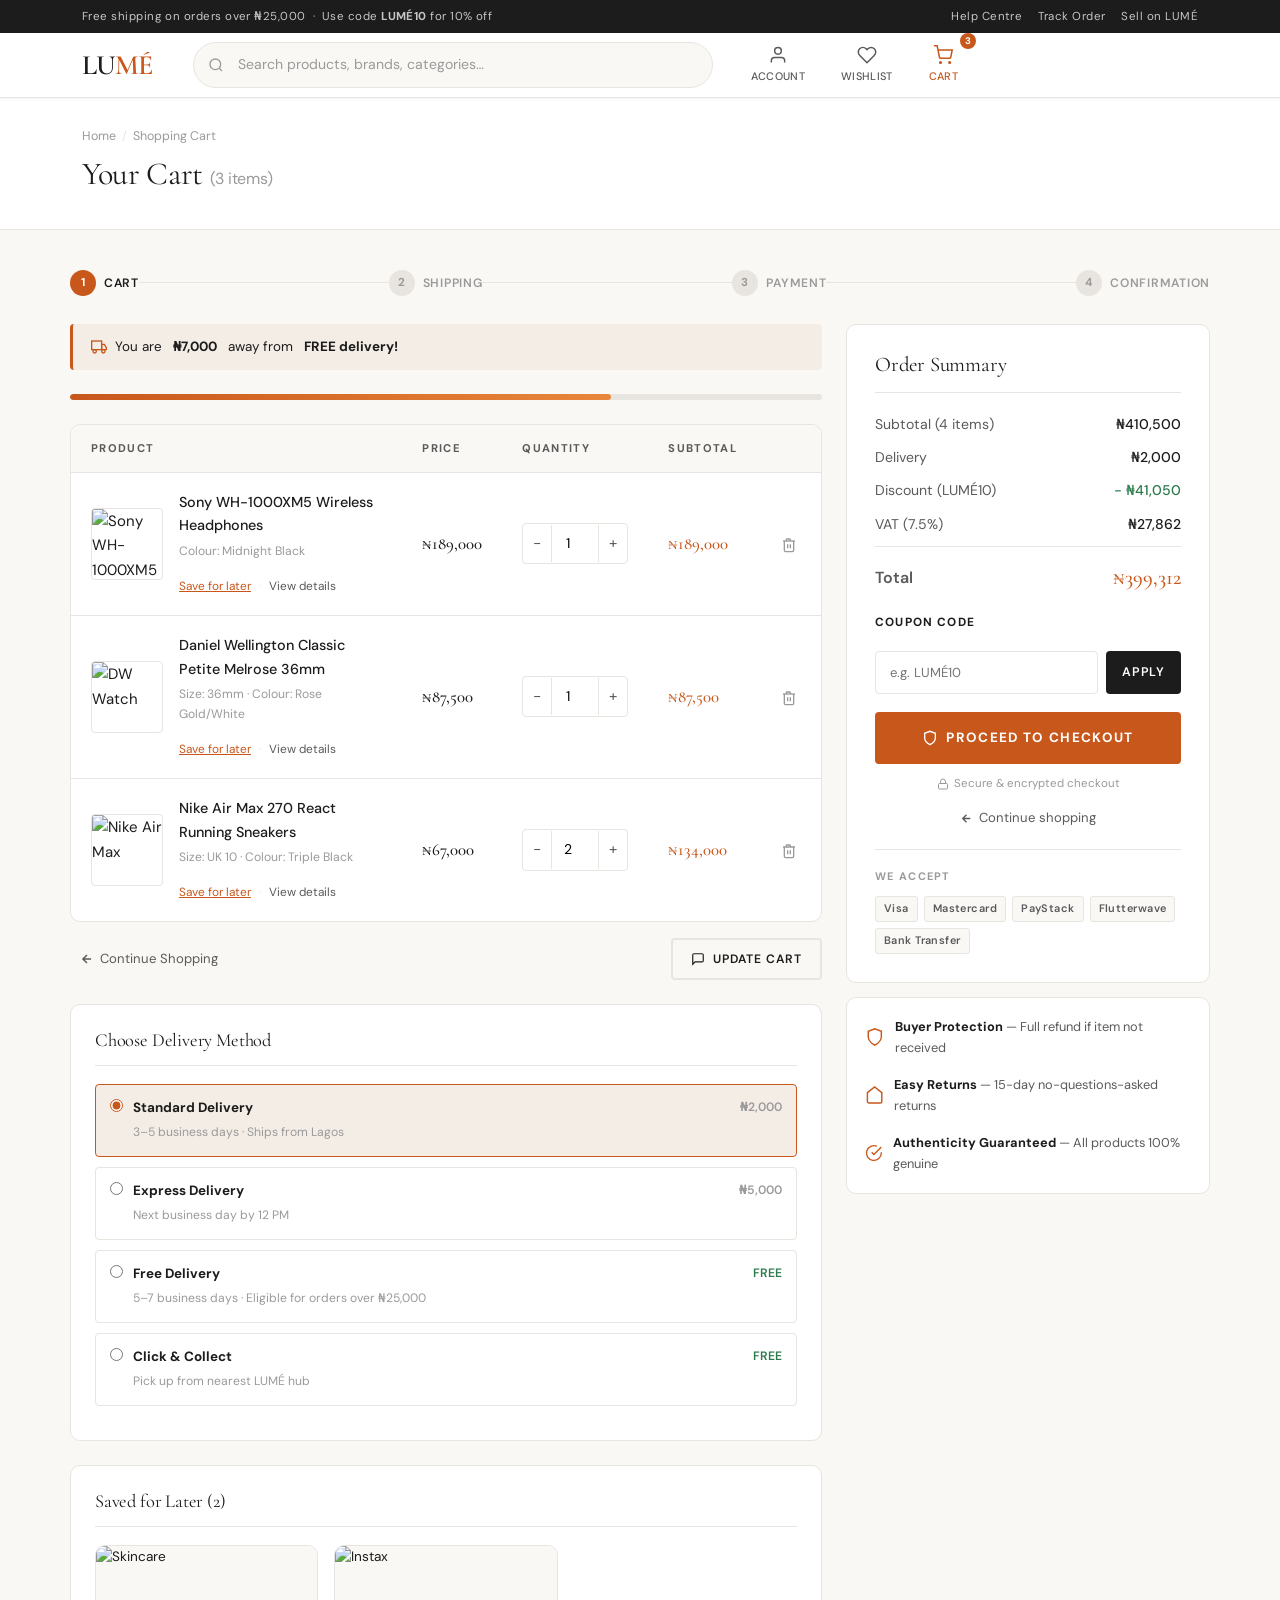
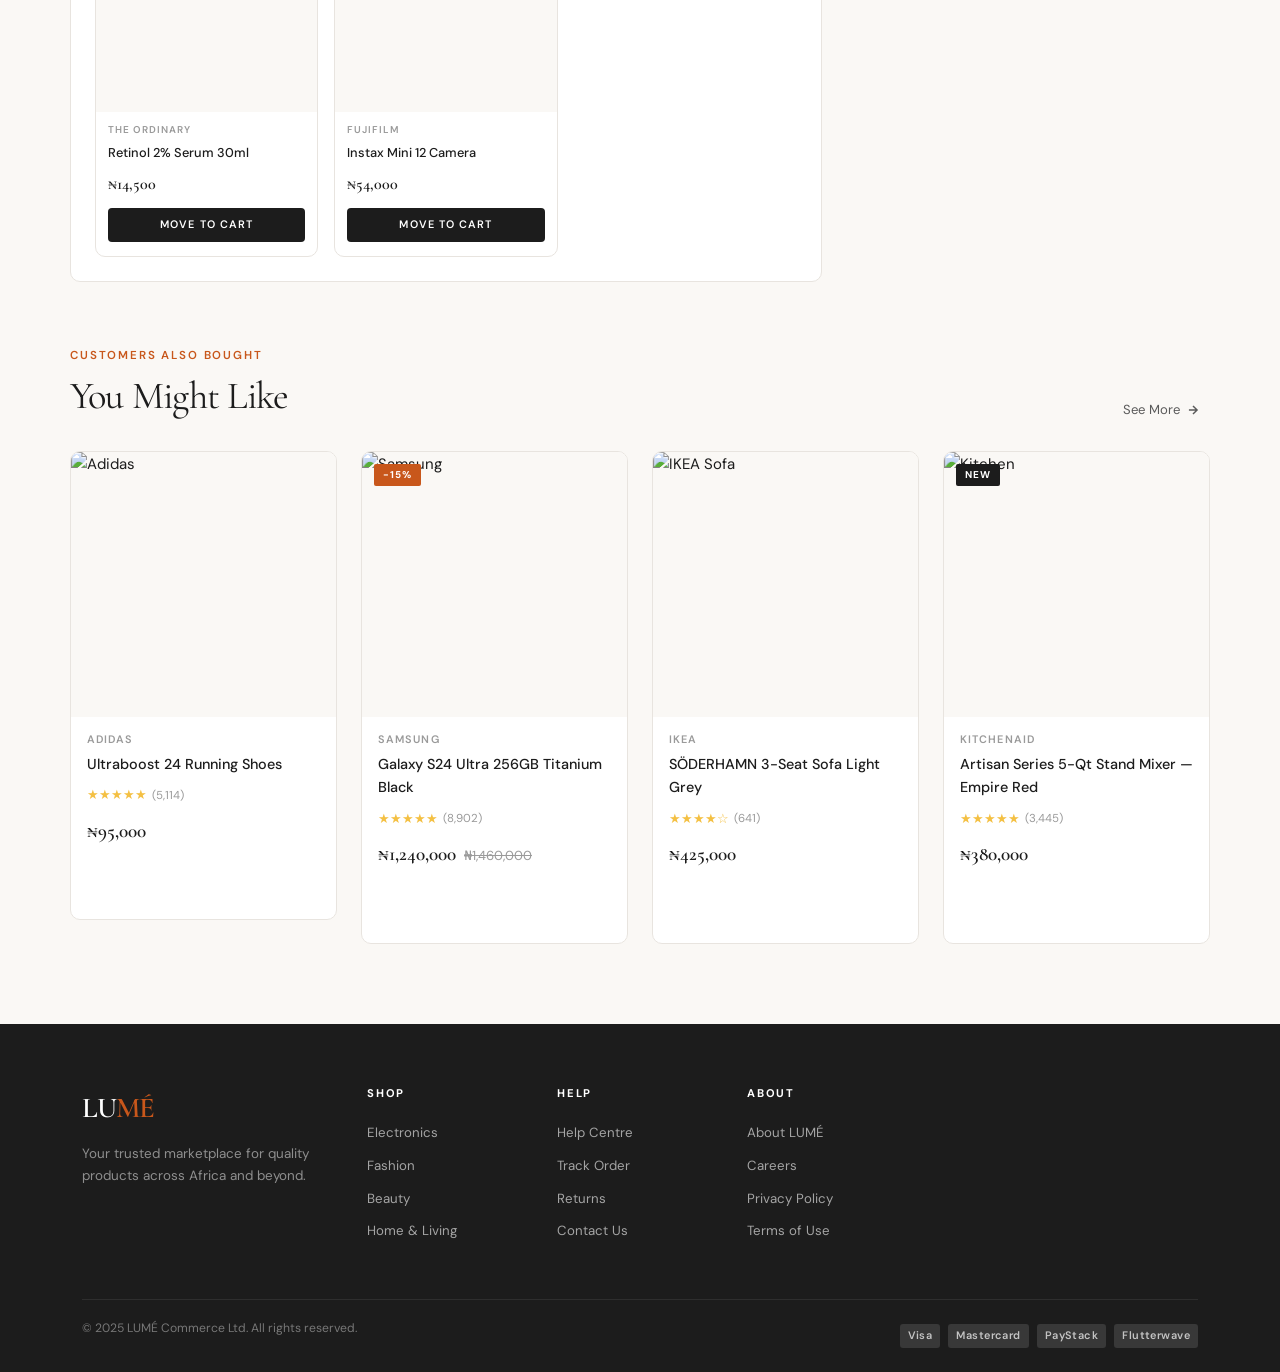
==== cart.html @ bc4f08fe "Initial Commit of Store front" ====
<!DOCTYPE html>
<html lang="en">
<head>
  <meta charset="UTF-8" />
  <meta name="viewport" content="width=device-width, initial-scale=1.0" />
  <title>My Cart — LUMÉ</title>
  <link rel="stylesheet" href="https://cdn.jsdelivr.net/npm/bootstrap@5.3.2/dist/css/bootstrap.min.css" />
  <link rel="stylesheet" href="style.css" />

  <style>
    /* CSS-only coupon applied state */
    #coupon-applied { display: none; }
    #coupon-toggle:focus ~ #coupon-applied,
    #coupon-toggle:valid ~ #coupon-applied { display: flex; }

    /* CSS-only item remove — hide row when checkbox checked */
    .remove-toggle { display: none; }
    .remove-toggle:checked ~ .cart-table tbody .cart-row-1 { display: none; }

    /* Delivery selector */
    .delivery-option { display: flex; align-items: flex-start; gap: 10px; padding: 12px 14px; border: 1.5px solid var(--border); border-radius: var(--radius); cursor: pointer; transition: var(--transition); margin-bottom: 10px; }
    .delivery-option input[type="radio"] { accent-color: var(--accent); margin-top: 2px; flex-shrink: 0; }
    .delivery-option:has(input:checked) { border-color: var(--accent); background: var(--accent-soft); }
    .delivery-option strong { font-size: .84rem; display: block; }
    .delivery-option span { font-size: .76rem; color: var(--muted); }
    .delivery-price { margin-left: auto; font-weight: 600; font-size: .84rem; color: var(--charcoal); flex-shrink: 0; }

    /* Progress bar */
    .shipping-progress { height: 6px; background: var(--border); border-radius: 99px; overflow: hidden; margin: 8px 0; }
    .shipping-progress-fill { height: 100%; background: linear-gradient(to right, var(--accent), #E8863B); border-radius: 99px; width: 72%; }

    /* Step indicator */
    .checkout-steps { display: flex; align-items: center; gap: 0; margin-bottom: 28px; }
    .step { display: flex; align-items: center; gap: 8px; font-size: .76rem; font-weight: 600; letter-spacing: .06em; text-transform: uppercase; }
    .step-num { width: 26px; height: 26px; border-radius: 50%; display: flex; align-items: center; justify-content: center; font-size: .72rem; font-weight: 700; }
    .step.done .step-num { background: var(--success); color: white; }
    .step.active .step-num { background: var(--accent); color: white; }
    .step.pending .step-num { background: var(--border); color: var(--muted); }
    .step.done .step-label { color: var(--success); }
    .step.active .step-label { color: var(--charcoal); }
    .step.pending .step-label { color: var(--muted); }
    .step-line { flex: 1; height: 1px; background: var(--border); min-width: 24px; }
    .step-line.done { background: var(--success); }
  </style>
</head>
<body>

  <!-- ─── TOP BAR ──────────────────────────────── -->
  <div class="top-bar">
    <div class="container">
      <div class="d-flex justify-content-between align-items-center">
        <span>Free shipping on orders over ₦25,000 &nbsp;·&nbsp; Use code <strong>LUMÉ10</strong> for 10% off</span>
        <div class="d-flex gap-3">
          <a href="#">Help Centre</a>
          <a href="#">Track Order</a>
          <a href="#">Sell on LUMÉ</a>
        </div>
      </div>
    </div>
  </div>

  <!-- ─── NAVBAR ───────────────────────────────── -->
  <nav class="navbar">
    <div class="container">
      <div class="navbar-inner w-100">
        <a href="index.html" class="navbar-brand">LU<span>MÉ</span></a>
        <div class="search-wrap">
          <svg class="search-icon" width="16" height="16" viewBox="0 0 24 24" fill="none" stroke="currentColor" stroke-width="2"><circle cx="11" cy="11" r="8"/><path d="m21 21-4.35-4.35"/></svg>
          <input type="search" placeholder="Search products, brands, categories…" />
        </div>
        <div class="nav-actions">
          <a href="#" class="nav-btn">
            <svg width="20" height="20" viewBox="0 0 24 24" fill="none" stroke="currentColor" stroke-width="1.8"><path d="M20 21v-2a4 4 0 0 0-4-4H8a4 4 0 0 0-4 4v2"/><circle cx="12" cy="7" r="4"/></svg>
            <span>Account</span>
          </a>
          <a href="#" class="nav-btn">
            <svg width="20" height="20" viewBox="0 0 24 24" fill="none" stroke="currentColor" stroke-width="1.8"><path d="M20.84 4.61a5.5 5.5 0 0 0-7.78 0L12 5.67l-1.06-1.06a5.5 5.5 0 0 0-7.78 7.78l1.06 1.06L12 21.23l7.78-7.78 1.06-1.06a5.5 5.5 0 0 0 0-7.78z"/></svg>
            <span>Wishlist</span>
          </a>
          <div class="nav-btn-wrap">
            <a href="cart.html" class="nav-btn" style="color:var(--accent)">
              <svg width="20" height="20" viewBox="0 0 24 24" fill="none" stroke="currentColor" stroke-width="1.8"><circle cx="9" cy="21" r="1"/><circle cx="20" cy="21" r="1"/><path d="M1 1h4l2.68 13.39a2 2 0 0 0 2 1.61h9.72a2 2 0 0 0 2-1.61L23 6H6"/></svg>
              <span>Cart</span>
              <span class="badge">3</span>
            </a>
          </div>
        </div>
      </div>
    </div>
  </nav>

  <!-- ─── PAGE HEADER ──────────────────────────── -->
  <div class="page-header">
    <div class="container">
      <div class="breadcrumb-c mb-2">
        <a href="index.html">Home</a>
        <span class="breadcrumb-sep">/</span>
        <span>Shopping Cart</span>
      </div>
      <h1>Your Cart <span style="font-family:var(--font-body);font-size:1rem;font-weight:400;color:var(--muted)">(3 items)</span></h1>
    </div>
  </div>

  <!-- ─── CART CONTENT ─────────────────────────── -->
  <div class="container cart-layout">

    <!-- Checkout steps -->
    <div class="checkout-steps">
      <div class="step active">
        <div class="step-num">1</div>
        <span class="step-label">Cart</span>
      </div>
      <div class="step-line"></div>
      <div class="step pending">
        <div class="step-num">2</div>
        <span class="step-label">Shipping</span>
      </div>
      <div class="step-line"></div>
      <div class="step pending">
        <div class="step-num">3</div>
        <span class="step-label">Payment</span>
      </div>
      <div class="step-line"></div>
      <div class="step pending">
        <div class="step-num">4</div>
        <span class="step-label">Confirmation</span>
      </div>
    </div>

    <div class="row g-4 align-items-start">

      <!-- ── Cart Items ───────────────────────── -->
      <div class="col-lg-8">

        <!-- Shipping progress -->
        <div class="notify-bar mb-4">
          <svg width="16" height="16" viewBox="0 0 24 24" fill="none" stroke="currentColor" stroke-width="2"><rect x="1" y="3" width="15" height="13"/><path d="m16 8 4 0 3 5v3h-7V8z"/><circle cx="5.5" cy="18.5" r="2.5"/><circle cx="18.5" cy="18.5" r="2.5"/></svg>
          You are <strong>&nbsp;₦7,000&nbsp;</strong> away from <strong>&nbsp;FREE delivery!</strong>
        </div>
        <div class="shipping-progress mb-4"><div class="shipping-progress-fill"></div></div>

        <!-- Cart table -->
        <div class="cart-table-wrap">
          <table class="cart-table">
            <thead>
              <tr>
                <th style="width:50%">Product</th>
                <th>Price</th>
                <th>Quantity</th>
                <th>Subtotal</th>
                <th></th>
              </tr>
            </thead>
            <tbody>

              <!-- Item 1 -->
              <tr>
                <td data-label="Product">
                  <div class="cart-product">
                    <div class="cart-product-img">
                      <img src="https://images.unsplash.com/photo-1505740420928-5e560c06d30e?w=160&q=75" alt="Sony WH-1000XM5" />
                    </div>
                    <div>
                      <p class="cart-product-name">Sony WH-1000XM5 Wireless Headphones</p>
                      <p class="cart-product-variant">Colour: Midnight Black</p>
                      <div class="d-flex gap-2 mt-2">
                        <a href="#" style="font-size:.74rem;color:var(--accent);text-decoration:underline">Save for later</a>
                        <span style="color:var(--border);font-size:.74rem">·</span>
                        <a href="product-detail.html" style="font-size:.74rem;color:var(--mid)">View details</a>
                      </div>
                    </div>
                  </div>
                </td>
                <td data-label="Price"><span class="cart-line-price">₦189,000</span></td>
                <td data-label="Quantity">
                  <div class="cart-qty-control">
                    <button class="cart-qty-btn">−</button>
                    <input type="number" value="1" min="1" max="99" />
                    <button class="cart-qty-btn">+</button>
                  </div>
                </td>
                <td data-label="Subtotal"><span class="cart-line-price" style="color:var(--accent)">₦189,000</span></td>
                <td>
                  <button class="cart-remove" title="Remove item">
                    <svg width="16" height="16" viewBox="0 0 24 24" fill="none" stroke="currentColor" stroke-width="2"><polyline points="3 6 5 6 21 6"/><path d="M19 6v14a2 2 0 0 1-2 2H7a2 2 0 0 1-2-2V6m3 0V4a1 1 0 0 1 1-1h4a1 1 0 0 1 1 1v2"/><line x1="10" y1="11" x2="10" y2="17"/><line x1="14" y1="11" x2="14" y2="17"/></svg>
                  </button>
                </td>
              </tr>

              <!-- Item 2 -->
              <tr>
                <td data-label="Product">
                  <div class="cart-product">
                    <div class="cart-product-img">
                      <img src="https://images.unsplash.com/photo-1523275335684-37898b6baf30?w=160&q=75" alt="DW Watch" />
                    </div>
                    <div>
                      <p class="cart-product-name">Daniel Wellington Classic Petite Melrose 36mm</p>
                      <p class="cart-product-variant">Size: 36mm · Colour: Rose Gold/White</p>
                      <div class="d-flex gap-2 mt-2">
                        <a href="#" style="font-size:.74rem;color:var(--accent);text-decoration:underline">Save for later</a>
                        <span style="color:var(--border);font-size:.74rem">·</span>
                        <a href="product-detail.html" style="font-size:.74rem;color:var(--mid)">View details</a>
                      </div>
                    </div>
                  </div>
                </td>
                <td data-label="Price"><span class="cart-line-price">₦87,500</span></td>
                <td data-label="Quantity">
                  <div class="cart-qty-control">
                    <button class="cart-qty-btn">−</button>
                    <input type="number" value="1" min="1" max="99" />
                    <button class="cart-qty-btn">+</button>
                  </div>
                </td>
                <td data-label="Subtotal"><span class="cart-line-price" style="color:var(--accent)">₦87,500</span></td>
                <td>
                  <button class="cart-remove" title="Remove item">
                    <svg width="16" height="16" viewBox="0 0 24 24" fill="none" stroke="currentColor" stroke-width="2"><polyline points="3 6 5 6 21 6"/><path d="M19 6v14a2 2 0 0 1-2 2H7a2 2 0 0 1-2-2V6m3 0V4a1 1 0 0 1 1-1h4a1 1 0 0 1 1 1v2"/><line x1="10" y1="11" x2="10" y2="17"/><line x1="14" y1="11" x2="14" y2="17"/></svg>
                  </button>
                </td>
              </tr>

              <!-- Item 3 -->
              <tr>
                <td data-label="Product">
                  <div class="cart-product">
                    <div class="cart-product-img">
                      <img src="https://images.unsplash.com/photo-1542291026-7eec264c27ff?w=160&q=75" alt="Nike Air Max" />
                    </div>
                    <div>
                      <p class="cart-product-name">Nike Air Max 270 React Running Sneakers</p>
                      <p class="cart-product-variant">Size: UK 10 · Colour: Triple Black</p>
                      <div class="d-flex gap-2 mt-2">
                        <a href="#" style="font-size:.74rem;color:var(--accent);text-decoration:underline">Save for later</a>
                        <span style="color:var(--border);font-size:.74rem">·</span>
                        <a href="product-detail.html" style="font-size:.74rem;color:var(--mid)">View details</a>
                      </div>
                    </div>
                  </div>
                </td>
                <td data-label="Price"><span class="cart-line-price">₦67,000</span></td>
                <td data-label="Quantity">
                  <div class="cart-qty-control">
                    <button class="cart-qty-btn">−</button>
                    <input type="number" value="2" min="1" max="99" />
                    <button class="cart-qty-btn">+</button>
                  </div>
                </td>
                <td data-label="Subtotal"><span class="cart-line-price" style="color:var(--accent)">₦134,000</span></td>
                <td>
                  <button class="cart-remove" title="Remove item">
                    <svg width="16" height="16" viewBox="0 0 24 24" fill="none" stroke="currentColor" stroke-width="2"><polyline points="3 6 5 6 21 6"/><path d="M19 6v14a2 2 0 0 1-2 2H7a2 2 0 0 1-2-2V6m3 0V4a1 1 0 0 1 1-1h4a1 1 0 0 1 1 1v2"/><line x1="10" y1="11" x2="10" y2="17"/><line x1="14" y1="11" x2="14" y2="17"/></svg>
                  </button>
                </td>
              </tr>

            </tbody>
          </table>
        </div>

        <!-- Cart actions -->
        <div class="d-flex justify-content-between align-items-center mt-3 flex-wrap gap-2">
          <a href="products.html" class="btn-ghost">
            <svg width="14" height="14" viewBox="0 0 24 24" fill="none" stroke="currentColor" stroke-width="2.5"><path d="M19 12H5M12 5l-7 7 7 7"/></svg>
            Continue Shopping
          </a>
          <button class="btn-outline-c" style="font-size:.76rem;padding:9px 18px">
            <svg width="14" height="14" viewBox="0 0 24 24" fill="none" stroke="currentColor" stroke-width="2"><path d="M21 15a2 2 0 0 1-2 2H7l-4 4V5a2 2 0 0 1 2-2h14a2 2 0 0 1 2 2z"/></svg>
            Update Cart
          </button>
        </div>

        <!-- Delivery options -->
        <div style="background:var(--white);border:1px solid var(--border);border-radius:var(--radius-lg);padding:24px;margin-top:24px">
          <h3 style="font-family:var(--font-display);font-size:1.15rem;font-weight:400;margin-bottom:18px;padding-bottom:14px;border-bottom:1px solid var(--border)">Choose Delivery Method</h3>

          <label class="delivery-option">
            <input type="radio" name="delivery" checked />
            <div>
              <strong>Standard Delivery</strong>
              <span>3–5 business days · Ships from Lagos</span>
            </div>
            <span class="delivery-price">₦2,000</span>
          </label>

          <label class="delivery-option">
            <input type="radio" name="delivery" />
            <div>
              <strong>Express Delivery</strong>
              <span>Next business day by 12 PM</span>
            </div>
            <span class="delivery-price">₦5,000</span>
          </label>

          <label class="delivery-option">
            <input type="radio" name="delivery" />
            <div>
              <strong>Free Delivery</strong>
              <span>5–7 business days · Eligible for orders over ₦25,000</span>
            </div>
            <span class="delivery-price" style="color:var(--success)">FREE</span>
          </label>

          <label class="delivery-option">
            <input type="radio" name="delivery" />
            <div>
              <strong>Click & Collect</strong>
              <span>Pick up from nearest LUMÉ hub</span>
            </div>
            <span class="delivery-price" style="color:var(--success)">FREE</span>
          </label>
        </div>

        <!-- Saved for later (preview) -->
        <div style="background:var(--white);border:1px solid var(--border);border-radius:var(--radius-lg);padding:24px;margin-top:24px">
          <h3 style="font-family:var(--font-display);font-size:1.15rem;font-weight:400;margin-bottom:18px;padding-bottom:14px;border-bottom:1px solid var(--border)">Saved for Later (2)</h3>
          <div class="row g-3">
            <div class="col-6 col-md-4">
              <div class="product-card" style="font-size:.85rem">
                <div class="product-img-wrap" style="aspect-ratio:4/3">
                  <img src="https://images.unsplash.com/photo-1585386959984-a4155224a1ad?w=320&q=75" alt="Skincare" />
                </div>
                <div class="product-info" style="padding:10px 12px 14px">
                  <p class="product-brand" style="font-size:.62rem">The Ordinary</p>
                  <p class="product-name" style="font-size:.8rem">Retinol 2% Serum 30ml</p>
                  <div class="product-price"><span class="price-current" style="font-size:1rem">₦14,500</span></div>
                  <a href="cart.html" class="product-card-btn" style="font-size:.68rem;padding:8px;margin-top:10px;opacity:1;transform:none">Move to Cart</a>
                </div>
              </div>
            </div>
            <div class="col-6 col-md-4">
              <div class="product-card" style="font-size:.85rem">
                <div class="product-img-wrap" style="aspect-ratio:4/3">
                  <img src="https://images.unsplash.com/photo-1526170375885-4d8ecf77b99f?w=320&q=75" alt="Instax" />
                </div>
                <div class="product-info" style="padding:10px 12px 14px">
                  <p class="product-brand" style="font-size:.62rem">Fujifilm</p>
                  <p class="product-name" style="font-size:.8rem">Instax Mini 12 Camera</p>
                  <div class="product-price"><span class="price-current" style="font-size:1rem">₦54,000</span></div>
                  <a href="cart.html" class="product-card-btn" style="font-size:.68rem;padding:8px;margin-top:10px;opacity:1;transform:none">Move to Cart</a>
                </div>
              </div>
            </div>
          </div>
        </div>
      </div>

      <!-- ── Order Summary ─────────────────────── -->
      <div class="col-lg-4">
        <div class="order-summary">
          <h3>Order Summary</h3>

          <div class="summary-row">
            <span class="label">Subtotal (4 items)</span>
            <span class="value">₦410,500</span>
          </div>
          <div class="summary-row">
            <span class="label">Delivery</span>
            <span class="value">₦2,000</span>
          </div>
          <div class="summary-row">
            <span class="label">Discount (LUMÉ10)</span>
            <span class="value" style="color:var(--success)">− ₦41,050</span>
          </div>
          <div class="summary-row">
            <span class="label">VAT (7.5%)</span>
            <span class="value">₦27,862</span>
          </div>
          <div class="summary-row total">
            <span class="label">Total</span>
            <span class="value">₦399,312</span>
          </div>

          <!-- Coupon -->
          <p style="font-size:.74rem;font-weight:700;letter-spacing:.1em;text-transform:uppercase;color:var(--charcoal);margin-top:18px;margin-bottom:8px">Coupon Code</p>
          <div class="coupon-row">
            <input type="text" id="coupon-toggle" class="coupon-input" placeholder="e.g. LUMÉ10" required minlength="3" />
            <button class="coupon-btn">Apply</button>
          </div>
          <div id="coupon-applied" style="align-items:center;gap:6px;font-size:.8rem;color:var(--success);font-weight:500;margin-bottom:4px">
            <svg width="14" height="14" viewBox="0 0 24 24" fill="none" stroke="currentColor" stroke-width="2.5"><polyline points="20 6 9 17 4 12"/></svg>
            Coupon applied — you saved 10%!
          </div>

          <!-- Checkout button -->
          <button class="checkout-btn">
            <svg width="16" height="16" viewBox="0 0 24 24" fill="none" stroke="currentColor" stroke-width="2"><path d="M12 22s8-4 8-10V5l-8-3-8 3v7c0 6 8 10 8 10z"/></svg>
            Proceed to Checkout
          </button>

          <div class="secure-note">
            <svg width="12" height="12" viewBox="0 0 24 24" fill="none" stroke="currentColor" stroke-width="2"><rect x="3" y="11" width="18" height="11" rx="2" ry="2"/><path d="M7 11V7a5 5 0 0 1 10 0v4"/></svg>
            Secure & encrypted checkout
          </div>

          <a href="products.html" class="continue-shopping">
            <svg width="13" height="13" viewBox="0 0 24 24" fill="none" stroke="currentColor" stroke-width="2.5"><path d="M19 12H5M12 5l-7 7 7 7"/></svg>
            Continue shopping
          </a>

          <!-- Payment methods -->
          <div style="margin-top:20px;padding-top:18px;border-top:1px solid var(--border)">
            <p style="font-size:.68rem;font-weight:700;letter-spacing:.12em;text-transform:uppercase;color:var(--muted);margin-bottom:10px">We accept</p>
            <div class="footer-payments" style="flex-wrap:wrap;gap:6px">
              <span class="payment-badge" style="background:var(--cream);color:var(--mid);border:1px solid var(--border)">Visa</span>
              <span class="payment-badge" style="background:var(--cream);color:var(--mid);border:1px solid var(--border)">Mastercard</span>
              <span class="payment-badge" style="background:var(--cream);color:var(--mid);border:1px solid var(--border)">PayStack</span>
              <span class="payment-badge" style="background:var(--cream);color:var(--mid);border:1px solid var(--border)">Flutterwave</span>
              <span class="payment-badge" style="background:var(--cream);color:var(--mid);border:1px solid var(--border)">Bank Transfer</span>
            </div>
          </div>
        </div>

        <!-- Trust badges -->
        <div style="background:var(--white);border:1px solid var(--border);border-radius:var(--radius-lg);padding:18px;margin-top:14px">
          <div class="d-flex flex-column gap-3">
            <div class="d-flex align-items-center gap-10" style="gap:10px">
              <svg width="20" height="20" viewBox="0 0 24 24" fill="none" stroke="var(--accent)" stroke-width="1.8"><path d="M12 22s8-4 8-10V5l-8-3-8 3v7c0 6 8 10 8 10z"/></svg>
              <span style="font-size:.8rem;color:var(--mid)"><strong style="color:var(--charcoal)">Buyer Protection</strong> — Full refund if item not received</span>
            </div>
            <div class="d-flex align-items-center gap-10" style="gap:10px">
              <svg width="20" height="20" viewBox="0 0 24 24" fill="none" stroke="var(--accent)" stroke-width="1.8"><path d="M3 9l9-7 9 7v11a2 2 0 0 1-2 2H5a2 2 0 0 1-2-2z"/></svg>
              <span style="font-size:.8rem;color:var(--mid)"><strong style="color:var(--charcoal)">Easy Returns</strong> — 15-day no-questions-asked returns</span>
            </div>
            <div class="d-flex align-items-center gap-10" style="gap:10px">
              <svg width="20" height="20" viewBox="0 0 24 24" fill="none" stroke="var(--accent)" stroke-width="1.8"><path d="M22 11.08V12a10 10 0 1 1-5.93-9.14"/><polyline points="22 4 12 14.01 9 11.01"/></svg>
              <span style="font-size:.8rem;color:var(--mid)"><strong style="color:var(--charcoal)">Authenticity Guaranteed</strong> — All products 100% genuine</span>
            </div>
          </div>
        </div>
      </div>

    </div>

    <!-- ─── RECOMMENDED ────────────────────────── -->
    <div style="margin-top:64px">
      <div class="d-flex justify-content-between align-items-end mb-4">
        <div>
          <p class="section-label">Customers also bought</p>
          <h2 class="section-title">You Might Like</h2>
        </div>
        <a href="products.html" class="btn-ghost">
          See More
          <svg width="14" height="14" viewBox="0 0 24 24" fill="none" stroke="currentColor" stroke-width="2.5"><path d="M5 12h14M12 5l7 7-7 7"/></svg>
        </a>
      </div>
      <div class="row g-4">
        <div class="col-6 col-md-3">
          <div class="product-card">
            <div class="product-img-wrap">
              <img src="https://images.unsplash.com/photo-1491553895911-0055eca6402d?w=320&q=75" alt="Adidas" />
              <a href="#" class="wishlist-btn"><svg width="16" height="16" viewBox="0 0 24 24" fill="none" stroke="currentColor" stroke-width="2"><path d="M20.84 4.61a5.5 5.5 0 0 0-7.78 0L12 5.67l-1.06-1.06a5.5 5.5 0 0 0-7.78 7.78l1.06 1.06L12 21.23l7.78-7.78 1.06-1.06a5.5 5.5 0 0 0 0-7.78z"/></svg></a>
            </div>
            <div class="product-info">
              <p class="product-brand">Adidas</p>
              <p class="product-name">Ultraboost 24 Running Shoes</p>
              <div class="product-rating"><div class="stars">★★★★★</div><span class="rating-count">(5,114)</span></div>
              <div class="product-price"><span class="price-current">₦95,000</span></div>
              <a href="product-detail.html" class="product-card-btn">View Product</a>
            </div>
          </div>
        </div>
        <div class="col-6 col-md-3">
          <div class="product-card">
            <div class="product-img-wrap">
              <span class="product-badge badge-sale">-15%</span>
              <img src="https://images.unsplash.com/photo-1484704849700-f032a568e944?w=320&q=75" alt="Samsung" />
              <a href="#" class="wishlist-btn"><svg width="16" height="16" viewBox="0 0 24 24" fill="none" stroke="currentColor" stroke-width="2"><path d="M20.84 4.61a5.5 5.5 0 0 0-7.78 0L12 5.67l-1.06-1.06a5.5 5.5 0 0 0-7.78 7.78l1.06 1.06L12 21.23l7.78-7.78 1.06-1.06a5.5 5.5 0 0 0 0-7.78z"/></svg></a>
            </div>
            <div class="product-info">
              <p class="product-brand">Samsung</p>
              <p class="product-name">Galaxy S24 Ultra 256GB Titanium Black</p>
              <div class="product-rating"><div class="stars">★★★★★</div><span class="rating-count">(8,902)</span></div>
              <div class="product-price"><span class="price-current">₦1,240,000</span><span class="price-old">₦1,460,000</span></div>
              <a href="product-detail.html" class="product-card-btn">View Product</a>
            </div>
          </div>
        </div>
        <div class="col-6 col-md-3">
          <div class="product-card">
            <div class="product-img-wrap">
              <img src="https://images.unsplash.com/photo-1555041469-a586c61ea9bc?w=320&q=75" alt="IKEA Sofa" />
              <a href="#" class="wishlist-btn"><svg width="16" height="16" viewBox="0 0 24 24" fill="none" stroke="currentColor" stroke-width="2"><path d="M20.84 4.61a5.5 5.5 0 0 0-7.78 0L12 5.67l-1.06-1.06a5.5 5.5 0 0 0-7.78 7.78l1.06 1.06L12 21.23l7.78-7.78 1.06-1.06a5.5 5.5 0 0 0 0-7.78z"/></svg></a>
            </div>
            <div class="product-info">
              <p class="product-brand">IKEA</p>
              <p class="product-name">SÖDERHAMN 3-Seat Sofa Light Grey</p>
              <div class="product-rating"><div class="stars">★★★★☆</div><span class="rating-count">(641)</span></div>
              <div class="product-price"><span class="price-current">₦425,000</span></div>
              <a href="product-detail.html" class="product-card-btn">View Product</a>
            </div>
          </div>
        </div>
        <div class="col-6 col-md-3">
          <div class="product-card">
            <div class="product-img-wrap">
              <span class="product-badge badge-new">New</span>
              <img src="https://images.unsplash.com/photo-1556909114-f6e7ad7d3136?w=320&q=75" alt="Kitchen" />
              <a href="#" class="wishlist-btn"><svg width="16" height="16" viewBox="0 0 24 24" fill="none" stroke="currentColor" stroke-width="2"><path d="M20.84 4.61a5.5 5.5 0 0 0-7.78 0L12 5.67l-1.06-1.06a5.5 5.5 0 0 0-7.78 7.78l1.06 1.06L12 21.23l7.78-7.78 1.06-1.06a5.5 5.5 0 0 0 0-7.78z"/></svg></a>
            </div>
            <div class="product-info">
              <p class="product-brand">KitchenAid</p>
              <p class="product-name">Artisan Series 5-Qt Stand Mixer — Empire Red</p>
              <div class="product-rating"><div class="stars">★★★★★</div><span class="rating-count">(3,445)</span></div>
              <div class="product-price"><span class="price-current">₦380,000</span></div>
              <a href="product-detail.html" class="product-card-btn">View Product</a>
            </div>
          </div>
        </div>
      </div>
    </div>
  </div>

  <!-- ─── FOOTER ───────────────────────────────── -->
  <footer class="footer">
    <div class="container">
      <div class="row g-4">
        <div class="col-12 col-md-4 col-lg-3">
          <div class="footer-brand">LU<span>MÉ</span></div>
          <p class="footer-tagline">Your trusted marketplace for quality products across Africa and beyond.</p>
        </div>
        <div class="col-6 col-md-2">
          <p class="footer-heading">Shop</p>
          <ul class="footer-links">
            <li><a href="products.html">Electronics</a></li>
            <li><a href="products.html">Fashion</a></li>
            <li><a href="products.html">Beauty</a></li>
            <li><a href="products.html">Home & Living</a></li>
          </ul>
        </div>
        <div class="col-6 col-md-2">
          <p class="footer-heading">Help</p>
          <ul class="footer-links">
            <li><a href="#">Help Centre</a></li>
            <li><a href="#">Track Order</a></li>
            <li><a href="#">Returns</a></li>
            <li><a href="#">Contact Us</a></li>
          </ul>
        </div>
        <div class="col-6 col-md-2">
          <p class="footer-heading">About</p>
          <ul class="footer-links">
            <li><a href="#">About LUMÉ</a></li>
            <li><a href="#">Careers</a></li>
            <li><a href="#">Privacy Policy</a></li>
            <li><a href="#">Terms of Use</a></li>
          </ul>
        </div>
      </div>
      <div class="footer-bottom">
        <p>&copy; 2025 LUMÉ Commerce Ltd. All rights reserved.</p>
        <div class="footer-payments">
          <span class="payment-badge">Visa</span>
          <span class="payment-badge">Mastercard</span>
          <span class="payment-badge">PayStack</span>
          <span class="payment-badge">Flutterwave</span>
        </div>
      </div>
    </div>
  </footer>

</body>
</html>
---- style.css ----
/* =========================================
   LUMÉ — Elegant E-Commerce Stylesheet
   ========================================= */

@import url('https://fonts.googleapis.com/css2?family=Cormorant+Garamond:wght@300;400;500;600&family=DM+Sans:wght@300;400;500;600&display=swap');

/* ── CSS Variables ─────────────────────── */
:root {
  --cream:       #FAF8F5;
  --white:       #FFFFFF;
  --charcoal:    #1C1C1C;
  --mid:         #5A5A5A;
  --muted:       #9A9A9A;
  --border:      #E8E4DF;
  --accent:      #C8571B;
  --accent-soft: #F4EDE6;
  --accent-dark: #9E3F0E;
  --success:     #2A7A4B;
  --font-display: 'Cormorant Garamond', Georgia, serif;
  --font-body:    'DM Sans', sans-serif;
  --radius:       4px;
  --radius-lg:    10px;
  --shadow-sm:    0 1px 4px rgba(0,0,0,.06);
  --shadow-md:    0 4px 16px rgba(0,0,0,.10);
  --shadow-lg:    0 12px 40px rgba(0,0,0,.14);
  --transition:   all .25s ease;
}

/* ── Reset & Base ──────────────────────── */
*, *::before, *::after { box-sizing: border-box; margin: 0; padding: 0; }
html { scroll-behavior: smooth; }

body {
  font-family: var(--font-body);
  background: var(--cream);
  color: var(--charcoal);
  font-size: 15px;
  line-height: 1.65;
  -webkit-font-smoothing: antialiased;
}

a { color: inherit; text-decoration: none; transition: var(--transition); }
a:hover { color: var(--accent); }
img { display: block; max-width: 100%; }
ul { list-style: none; padding: 0; margin: 0; }
h1, h2, h3, h4, h5 {
  font-family: var(--font-display);
  font-weight: 500;
  line-height: 1.2;
  letter-spacing: -.01em;
}

/* ── Utility ──────────────────────────── */
.text-accent   { color: var(--accent); }
.text-muted-c  { color: var(--muted); }
.text-mid      { color: var(--mid); }
.bg-cream      { background: var(--cream); }
.bg-white      { background: var(--white); }
.section-pad   { padding: 72px 0; }
.section-pad-sm{ padding: 48px 0; }
.divider       { border: none; border-top: 1px solid var(--border); margin: 0; }

.section-title {
  font-family: var(--font-display);
  font-size: clamp(1.8rem, 3vw, 2.4rem);
  font-weight: 400;
  letter-spacing: -.02em;
  color: var(--charcoal);
}
.section-label {
  font-size: .72rem;
  font-weight: 600;
  letter-spacing: .16em;
  text-transform: uppercase;
  color: var(--accent);
  margin-bottom: 8px;
}

/* ── Scrollbar ────────────────────────── */
::-webkit-scrollbar { width: 5px; }
::-webkit-scrollbar-track { background: var(--cream); }
::-webkit-scrollbar-thumb { background: var(--border); border-radius: 99px; }

/* =============================================
   TOP BAR
   ============================================= */
.top-bar {
  background: var(--charcoal);
  color: rgba(255,255,255,.75);
  font-size: .72rem;
  letter-spacing: .04em;
  padding: 7px 0;
}
.top-bar a { color: rgba(255,255,255,.75); }
.top-bar a:hover { color: #fff; }

/* =============================================
   NAVBAR
   ============================================= */
.navbar {
  background: var(--white) !important;
  border-bottom: 1px solid var(--border);
  padding: 0 !important;
  position: sticky;
  top: 0;
  z-index: 1000;
  box-shadow: var(--shadow-sm);
}
.navbar-inner {
  height: 64px;
  display: flex;
  align-items: center;
  gap: 24px;
}
.navbar-brand {
  font-family: var(--font-display);
  font-size: 1.75rem;
  font-weight: 600;
  color: var(--charcoal) !important;
  letter-spacing: -.03em;
  flex-shrink: 0;
}
.navbar-brand span { color: var(--accent); }

/* Search bar */
.search-wrap {
  flex: 1;
  max-width: 520px;
  position: relative;
}
.search-wrap input {
  width: 100%;
  padding: 10px 16px 10px 44px;
  border: 1.5px solid var(--border);
  border-radius: 99px;
  background: var(--cream);
  font-family: var(--font-body);
  font-size: .88rem;
  color: var(--charcoal);
  outline: none;
  transition: var(--transition);
}
.search-wrap input:focus {
  border-color: var(--accent);
  background: var(--white);
  box-shadow: 0 0 0 3px rgba(200,87,27,.1);
}
.search-wrap input::placeholder { color: var(--muted); }
.search-icon {
  position: absolute;
  left: 15px;
  top: 50%;
  transform: translateY(-50%);
  color: var(--muted);
  pointer-events: none;
}

/* Nav actions */
.nav-actions { display: flex; align-items: center; gap: 8px; flex-shrink: 0; }
.nav-btn {
  display: flex;
  flex-direction: column;
  align-items: center;
  gap: 2px;
  padding: 8px 14px;
  border-radius: var(--radius);
  color: var(--mid);
  font-size: .68rem;
  font-weight: 500;
  letter-spacing: .03em;
  text-transform: uppercase;
  white-space: nowrap;
  transition: var(--transition);
}
.nav-btn:hover { background: var(--accent-soft); color: var(--accent); }
.nav-btn svg { margin-bottom: 1px; }
.nav-btn .badge {
  position: absolute;
  top: -4px;
  right: -4px;
  background: var(--accent);
  color: white;
  font-size: .6rem;
  width: 16px;
  height: 16px;
  border-radius: 50%;
  display: flex;
  align-items: center;
  justify-content: center;
  font-weight: 700;
}
.nav-btn-wrap { position: relative; }

/* Nav menu */
.nav-menu {
  background: var(--cream);
  border-bottom: 1px solid var(--border);
}
.nav-menu ul {
  display: flex;
  align-items: center;
  gap: 2px;
  padding: 0;
  height: 40px;
}
.nav-menu ul li a {
  font-size: .8rem;
  font-weight: 500;
  letter-spacing: .04em;
  text-transform: uppercase;
  padding: 0 14px;
  height: 40px;
  display: flex;
  align-items: center;
  color: var(--mid);
  border-bottom: 2px solid transparent;
  transition: var(--transition);
}
.nav-menu ul li a:hover,
.nav-menu ul li a.active {
  color: var(--accent);
  border-bottom-color: var(--accent);
}

/* =============================================
   HERO
   ============================================= */
.hero {
  position: relative;
  height: clamp(440px, 58vh, 640px);
  overflow: hidden;
}
.hero-img {
  position: absolute;
  inset: 0;
  background-size: cover;
  background-position: center;
  transition: transform 6s ease;
}
.hero:hover .hero-img { transform: scale(1.03); }
.hero-overlay {
  position: absolute;
  inset: 0;
  background: linear-gradient(to right, rgba(20,15,10,.72) 0%, rgba(20,15,10,.2) 60%, transparent 100%);
}
.hero-content {
  position: relative;
  z-index: 2;
  height: 100%;
  display: flex;
  align-items: center;
}
.hero-badge {
  display: inline-block;
  background: var(--accent);
  color: white;
  font-size: .68rem;
  font-weight: 600;
  letter-spacing: .14em;
  text-transform: uppercase;
  padding: 5px 12px;
  border-radius: 2px;
  margin-bottom: 16px;
}
.hero h1 {
  font-family: var(--font-display);
  font-size: clamp(2.4rem, 5vw, 4rem);
  font-weight: 400;
  color: white;
  line-height: 1.1;
  margin-bottom: 14px;
}
.hero p {
  color: rgba(255,255,255,.82);
  font-size: 1.02rem;
  font-weight: 300;
  margin-bottom: 28px;
  max-width: 380px;
}
.hero-dots {
  position: absolute;
  bottom: 24px;
  left: 50%;
  transform: translateX(-50%);
  display: flex;
  gap: 8px;
  z-index: 2;
}
.hero-dots span {
  width: 24px;
  height: 3px;
  border-radius: 2px;
  background: rgba(255,255,255,.4);
}
.hero-dots span.active { background: white; width: 36px; }

/* =============================================
   BUTTONS
   ============================================= */
.btn-primary-c {
  display: inline-flex;
  align-items: center;
  gap: 8px;
  background: var(--accent);
  color: white;
  font-family: var(--font-body);
  font-size: .82rem;
  font-weight: 600;
  letter-spacing: .08em;
  text-transform: uppercase;
  padding: 13px 28px;
  border-radius: var(--radius);
  border: 2px solid var(--accent);
  cursor: pointer;
  transition: var(--transition);
}
.btn-primary-c:hover {
  background: var(--accent-dark);
  border-color: var(--accent-dark);
  color: white;
  transform: translateY(-1px);
  box-shadow: 0 6px 20px rgba(200,87,27,.35);
}
.btn-outline-c {
  display: inline-flex;
  align-items: center;
  gap: 8px;
  background: transparent;
  color: var(--charcoal);
  font-family: var(--font-body);
  font-size: .82rem;
  font-weight: 600;
  letter-spacing: .08em;
  text-transform: uppercase;
  padding: 11px 24px;
  border-radius: var(--radius);
  border: 2px solid var(--border);
  cursor: pointer;
  transition: var(--transition);
}
.btn-outline-c:hover {
  border-color: var(--charcoal);
  color: var(--charcoal);
}
.btn-ghost {
  background: none;
  border: none;
  color: var(--mid);
  font-size: .82rem;
  cursor: pointer;
  display: flex;
  align-items: center;
  gap: 6px;
  padding: 6px 10px;
  border-radius: var(--radius);
  transition: var(--transition);
}
.btn-ghost:hover { background: var(--accent-soft); color: var(--accent); }

/* =============================================
   CATEGORIES
   ============================================= */
.categories-strip { padding: 48px 0; }
.cat-card {
  display: flex;
  flex-direction: column;
  align-items: center;
  gap: 10px;
  text-decoration: none;
  transition: var(--transition);
}
.cat-card:hover { transform: translateY(-4px); }
.cat-img-wrap {
  width: 80px;
  height: 80px;
  border-radius: 50%;
  overflow: hidden;
  border: 2px solid var(--border);
  transition: var(--transition);
}
.cat-card:hover .cat-img-wrap {
  border-color: var(--accent);
  box-shadow: 0 0 0 4px var(--accent-soft);
}
.cat-img-wrap img {
  width: 100%;
  height: 100%;
  object-fit: cover;
}
.cat-name {
  font-size: .74rem;
  font-weight: 600;
  letter-spacing: .06em;
  text-transform: uppercase;
  color: var(--mid);
  text-align: center;
}
.cat-card:hover .cat-name { color: var(--accent); }

/* =============================================
   PRODUCT CARDS
   ============================================= */
.product-card {
  background: var(--white);
  border-radius: var(--radius-lg);
  overflow: hidden;
  border: 1px solid var(--border);
  transition: var(--transition);
  position: relative;
  display: flex;
  flex-direction: column;
}
.product-card:hover {
  border-color: transparent;
  box-shadow: var(--shadow-lg);
  transform: translateY(-4px);
}
.product-img-wrap {
  aspect-ratio: 1 / 1;
  overflow: hidden;
  position: relative;
  background: var(--cream);
}
.product-img-wrap img {
  width: 100%;
  height: 100%;
  object-fit: cover;
  transition: transform .5s ease;
}
.product-card:hover .product-img-wrap img { transform: scale(1.06); }

/* Badges on card */
.product-badge {
  position: absolute;
  top: 12px;
  left: 12px;
  font-size: .62rem;
  font-weight: 700;
  letter-spacing: .1em;
  text-transform: uppercase;
  padding: 3px 9px;
  border-radius: 2px;
  z-index: 1;
}
.badge-sale { background: var(--accent); color: white; }
.badge-new  { background: var(--charcoal); color: white; }
.badge-hot  { background: #D4A017; color: white; }

/* Wishlist on card */
.wishlist-btn {
  position: absolute;
  top: 10px;
  right: 10px;
  width: 34px;
  height: 34px;
  background: white;
  border-radius: 50%;
  display: flex;
  align-items: center;
  justify-content: center;
  box-shadow: var(--shadow-sm);
  z-index: 1;
  color: var(--muted);
  transition: var(--transition);
  opacity: 0;
}
.product-card:hover .wishlist-btn { opacity: 1; }
.wishlist-btn:hover { color: var(--accent); transform: scale(1.1); }

.product-info { padding: 14px 16px 18px; flex: 1; display: flex; flex-direction: column; }
.product-brand {
  font-size: .68rem;
  font-weight: 600;
  letter-spacing: .1em;
  text-transform: uppercase;
  color: var(--muted);
  margin-bottom: 4px;
}
.product-name {
  font-size: .9rem;
  font-weight: 500;
  color: var(--charcoal);
  margin-bottom: 8px;
  flex: 1;
  display: -webkit-box;
  -webkit-line-clamp: 2;
  -webkit-box-orient: vertical;
  overflow: hidden;
}
.product-rating { display: flex; align-items: center; gap: 5px; margin-bottom: 10px; }
.stars { display: flex; gap: 2px; color: #F4C043; font-size: .8rem; }
.rating-count { font-size: .72rem; color: var(--muted); }
.product-price { display: flex; align-items: baseline; gap: 8px; }
.price-current {
  font-family: var(--font-display);
  font-size: 1.2rem;
  font-weight: 600;
  color: var(--charcoal);
}
.price-old {
  font-size: .82rem;
  color: var(--muted);
  text-decoration: line-through;
}
.price-discount {
  font-size: .7rem;
  font-weight: 700;
  color: var(--accent);
  background: var(--accent-soft);
  padding: 1px 6px;
  border-radius: 2px;
}
.product-card-btn {
  display: block;
  text-align: center;
  background: var(--charcoal);
  color: white;
  font-size: .74rem;
  font-weight: 600;
  letter-spacing: .1em;
  text-transform: uppercase;
  padding: 10px;
  border-radius: var(--radius);
  margin-top: 14px;
  transition: var(--transition);
  transform: translateY(8px);
  opacity: 0;
}
.product-card:hover .product-card-btn {
  transform: translateY(0);
  opacity: 1;
}
.product-card-btn:hover { background: var(--accent); color: white; }

/* =============================================
   BANNER STRIP
   ============================================= */
.promo-banner {
  border-radius: var(--radius-lg);
  overflow: hidden;
  position: relative;
  height: 220px;
}
.promo-banner img {
  width: 100%;
  height: 100%;
  object-fit: cover;
}
.promo-overlay {
  position: absolute;
  inset: 0;
  background: linear-gradient(to right, rgba(10,10,10,.75), transparent);
  display: flex;
  align-items: center;
  padding: 0 40px;
}
.promo-text h3 {
  font-family: var(--font-display);
  font-size: 1.6rem;
  color: white;
  font-weight: 400;
  margin-bottom: 6px;
}
.promo-text p { color: rgba(255,255,255,.75); font-size: .88rem; margin-bottom: 14px; }

/* =============================================
   DEAL TIMER
   ============================================= */
.deal-timer {
  display: flex;
  align-items: center;
  gap: 12px;
}
.deal-timer-label {
  font-size: .72rem;
  font-weight: 600;
  letter-spacing: .1em;
  text-transform: uppercase;
  color: var(--mid);
}
.timer-box {
  display: flex;
  gap: 6px;
}
.timer-unit {
  background: var(--charcoal);
  color: white;
  font-family: var(--font-display);
  font-size: 1.1rem;
  font-weight: 500;
  width: 44px;
  height: 40px;
  display: flex;
  align-items: center;
  justify-content: center;
  border-radius: var(--radius);
  position: relative;
}
.timer-unit::after {
  content: attr(data-label);
  position: absolute;
  bottom: -14px;
  left: 50%;
  transform: translateX(-50%);
  font-size: .56rem;
  font-family: var(--font-body);
  letter-spacing: .08em;
  text-transform: uppercase;
  color: var(--muted);
  white-space: nowrap;
}
.timer-colon {
  font-size: 1rem;
  font-weight: 600;
  color: var(--mid);
  align-self: center;
}

/* =============================================
   FEATURES STRIP
   ============================================= */
.features-strip {
  background: var(--white);
  border-top: 1px solid var(--border);
  border-bottom: 1px solid var(--border);
  padding: 32px 0;
}
.feature-item {
  display: flex;
  align-items: center;
  gap: 14px;
  padding: 0 24px;
  border-right: 1px solid var(--border);
}
.feature-item:last-child { border-right: none; }
.feature-icon {
  width: 40px;
  height: 40px;
  background: var(--accent-soft);
  border-radius: 50%;
  display: flex;
  align-items: center;
  justify-content: center;
  color: var(--accent);
  flex-shrink: 0;
}
.feature-text strong {
  display: block;
  font-size: .82rem;
  font-weight: 600;
  color: var(--charcoal);
  margin-bottom: 1px;
}
.feature-text span { font-size: .74rem; color: var(--muted); }

/* =============================================
   PRODUCT LISTING PAGE
   ============================================= */
.page-header {
  background: var(--white);
  border-bottom: 1px solid var(--border);
  padding: 28px 0;
}
.page-header h1 {
  font-family: var(--font-display);
  font-size: clamp(1.5rem, 3vw, 2rem);
  font-weight: 400;
}
.breadcrumb-c { display: flex; align-items: center; gap: 6px; font-size: .78rem; color: var(--muted); }
.breadcrumb-c a { color: var(--muted); }
.breadcrumb-c a:hover { color: var(--accent); }
.breadcrumb-sep { color: var(--border); }

/* Sidebar */
.filter-sidebar {
  background: var(--white);
  border: 1px solid var(--border);
  border-radius: var(--radius-lg);
  padding: 24px;
}
.filter-section { margin-bottom: 28px; }
.filter-section:last-child { margin-bottom: 0; }
.filter-title {
  font-size: .74rem;
  font-weight: 700;
  letter-spacing: .12em;
  text-transform: uppercase;
  color: var(--charcoal);
  margin-bottom: 14px;
  padding-bottom: 10px;
  border-bottom: 1px solid var(--border);
}
.filter-option { display: flex; align-items: center; gap: 8px; margin-bottom: 8px; }
.filter-option input[type="checkbox"] {
  accent-color: var(--accent);
  width: 15px;
  height: 15px;
  cursor: pointer;
}
.filter-option label {
  font-size: .84rem;
  color: var(--mid);
  cursor: pointer;
  flex: 1;
}
.filter-option label:hover { color: var(--accent); }
.filter-option .filter-count {
  font-size: .72rem;
  color: var(--muted);
  background: var(--cream);
  padding: 1px 7px;
  border-radius: 99px;
}

/* Price range */
.price-inputs { display: flex; align-items: center; gap: 8px; margin-top: 10px; }
.price-input {
  flex: 1;
  padding: 8px 10px;
  border: 1.5px solid var(--border);
  border-radius: var(--radius);
  font-family: var(--font-body);
  font-size: .8rem;
  color: var(--charcoal);
  background: var(--cream);
  outline: none;
}
.price-input:focus { border-color: var(--accent); background: white; }
.price-sep { color: var(--muted); font-size: .82rem; }

/* Color swatches */
.color-swatches { display: flex; flex-wrap: wrap; gap: 7px; margin-top: 8px; }
.color-swatch {
  width: 26px;
  height: 26px;
  border-radius: 50%;
  border: 2px solid var(--border);
  cursor: pointer;
  transition: var(--transition);
}
.color-swatch:hover, .color-swatch.active {
  transform: scale(1.15);
  box-shadow: 0 0 0 2px white, 0 0 0 4px var(--accent);
}

/* Sort toolbar */
.sort-bar {
  background: var(--white);
  border: 1px solid var(--border);
  border-radius: var(--radius-lg);
  padding: 12px 20px;
  display: flex;
  align-items: center;
  justify-content: space-between;
  margin-bottom: 24px;
}
.sort-label { font-size: .8rem; color: var(--mid); }
.sort-options { display: flex; gap: 4px; }
.sort-btn {
  font-size: .78rem;
  font-weight: 500;
  padding: 5px 12px;
  border-radius: var(--radius);
  color: var(--mid);
  border: 1.5px solid transparent;
  cursor: pointer;
  transition: var(--transition);
  background: none;
}
.sort-btn:hover { border-color: var(--border); color: var(--charcoal); }
.sort-btn.active { background: var(--accent-soft); color: var(--accent); border-color: var(--accent); }

.results-count { font-size: .82rem; color: var(--muted); }

/* =============================================
   PRODUCT DETAIL PAGE
   ============================================= */
.detail-gallery {
  position: sticky;
  top: 80px;
}
.main-img-wrap {
  border-radius: var(--radius-lg);
  overflow: hidden;
  border: 1px solid var(--border);
  background: var(--cream);
  aspect-ratio: 1/1;
  margin-bottom: 12px;
}
.main-img-wrap img {
  width: 100%;
  height: 100%;
  object-fit: cover;
  transition: transform .5s ease;
}
.main-img-wrap:hover img { transform: scale(1.06); }

.thumb-row { display: flex; gap: 10px; }
.thumb {
  flex: 1;
  aspect-ratio: 1/1;
  border-radius: var(--radius);
  overflow: hidden;
  border: 2px solid var(--border);
  cursor: pointer;
  transition: var(--transition);
}
.thumb:hover, .thumb.active { border-color: var(--accent); }
.thumb img { width: 100%; height: 100%; object-fit: cover; }

.detail-info { padding-left: 8px; }
.detail-category {
  font-size: .72rem;
  font-weight: 600;
  letter-spacing: .14em;
  text-transform: uppercase;
  color: var(--accent);
  margin-bottom: 8px;
}
.detail-title {
  font-family: var(--font-display);
  font-size: clamp(1.6rem, 3vw, 2.2rem);
  font-weight: 400;
  color: var(--charcoal);
  line-height: 1.2;
  margin-bottom: 12px;
}
.detail-rating { display: flex; align-items: center; gap: 10px; margin-bottom: 18px; }
.detail-rating .stars { font-size: .95rem; }
.detail-rating .count { font-size: .82rem; color: var(--muted); }
.detail-rating .reviews-link { font-size: .82rem; color: var(--accent); text-decoration: underline; }

.detail-price-wrap {
  display: flex;
  align-items: baseline;
  gap: 12px;
  margin-bottom: 20px;
  padding: 16px 0;
  border-top: 1px solid var(--border);
  border-bottom: 1px solid var(--border);
}
.detail-price {
  font-family: var(--font-display);
  font-size: 2rem;
  font-weight: 500;
  color: var(--charcoal);
}
.detail-price-old { font-size: 1rem; color: var(--muted); text-decoration: line-through; }
.detail-discount {
  background: var(--accent);
  color: white;
  font-size: .72rem;
  font-weight: 700;
  padding: 3px 9px;
  border-radius: 2px;
}

/* Variants */
.option-title {
  font-size: .74rem;
  font-weight: 700;
  letter-spacing: .1em;
  text-transform: uppercase;
  color: var(--charcoal);
  margin-bottom: 10px;
}
.size-options { display: flex; flex-wrap: wrap; gap: 8px; margin-bottom: 20px; }
.size-btn {
  padding: 8px 18px;
  border: 1.5px solid var(--border);
  border-radius: var(--radius);
  font-size: .84rem;
  font-weight: 500;
  color: var(--mid);
  cursor: pointer;
  transition: var(--transition);
  background: var(--white);
}
.size-btn:hover { border-color: var(--accent); color: var(--accent); }
.size-btn.active { border-color: var(--charcoal); background: var(--charcoal); color: white; }

.qty-wrap { display: flex; align-items: center; gap: 12px; margin-bottom: 24px; }
.qty-label { font-size: .74rem; font-weight: 700; letter-spacing: .1em; text-transform: uppercase; color: var(--charcoal); }
.qty-control { display: flex; align-items: center; border: 1.5px solid var(--border); border-radius: var(--radius); overflow: hidden; }
.qty-control input[type="number"] {
  width: 56px;
  text-align: center;
  border: none;
  border-left: 1.5px solid var(--border);
  border-right: 1.5px solid var(--border);
  padding: 9px 0;
  font-family: var(--font-body);
  font-size: .9rem;
  outline: none;
  background: white;
}
.qty-btn {
  padding: 9px 14px;
  background: var(--cream);
  border: none;
  font-size: 1rem;
  color: var(--mid);
  cursor: pointer;
  transition: var(--transition);
}
.qty-btn:hover { background: var(--accent-soft); color: var(--accent); }

/* Stock indicator */
.stock-indicator {
  display: flex;
  align-items: center;
  gap: 6px;
  font-size: .8rem;
  font-weight: 500;
  margin-bottom: 20px;
}
.stock-dot {
  width: 8px;
  height: 8px;
  border-radius: 50%;
  background: var(--success);
}
.stock-text { color: var(--success); }

/* Detail actions */
.detail-actions { display: flex; gap: 12px; margin-bottom: 24px; }
.detail-actions .btn-primary-c { flex: 1; justify-content: center; }
.wishlist-action {
  width: 50px;
  height: 50px;
  border: 1.5px solid var(--border);
  border-radius: var(--radius);
  display: flex;
  align-items: center;
  justify-content: center;
  color: var(--mid);
  cursor: pointer;
  transition: var(--transition);
  background: white;
  flex-shrink: 0;
}
.wishlist-action:hover { border-color: var(--accent); color: var(--accent); background: var(--accent-soft); }

/* Tabs */
.detail-tabs {
  border-bottom: 1px solid var(--border);
  display: flex;
  gap: 0;
  margin-bottom: 24px;
}
.tab-link {
  padding: 12px 24px;
  font-size: .82rem;
  font-weight: 600;
  letter-spacing: .06em;
  text-transform: uppercase;
  color: var(--muted);
  border-bottom: 2px solid transparent;
  cursor: pointer;
  transition: var(--transition);
}
.tab-link:hover, .tab-link.active {
  color: var(--charcoal);
  border-bottom-color: var(--charcoal);
}
.tab-content { display: none; }
.tab-content.active { display: block; }

/* Spec table */
.spec-table { width: 100%; border-collapse: collapse; }
.spec-table tr:nth-child(odd) td:first-child { background: var(--cream); }
.spec-table td {
  padding: 10px 14px;
  font-size: .85rem;
  border-bottom: 1px solid var(--border);
  vertical-align: top;
}
.spec-table td:first-child {
  font-weight: 600;
  color: var(--charcoal);
  width: 36%;
  border-right: 1px solid var(--border);
}
.spec-table td:last-child { color: var(--mid); }

/* Review cards */
.review-card {
  background: var(--white);
  border: 1px solid var(--border);
  border-radius: var(--radius-lg);
  padding: 20px;
  margin-bottom: 14px;
}
.reviewer-name { font-weight: 600; font-size: .88rem; color: var(--charcoal); }
.review-date { font-size: .72rem; color: var(--muted); }
.review-text { font-size: .85rem; color: var(--mid); margin-top: 8px; line-height: 1.6; }

/* =============================================
   CART PAGE
   ============================================= */
.cart-layout { padding: 40px 0 80px; }
.cart-table-wrap {
  background: var(--white);
  border: 1px solid var(--border);
  border-radius: var(--radius-lg);
  overflow: hidden;
}
.cart-table {
  width: 100%;
  border-collapse: collapse;
}
.cart-table thead th {
  background: var(--cream);
  font-size: .7rem;
  font-weight: 700;
  letter-spacing: .12em;
  text-transform: uppercase;
  color: var(--mid);
  padding: 14px 20px;
  border-bottom: 1px solid var(--border);
  text-align: left;
}
.cart-table tbody tr { border-bottom: 1px solid var(--border); transition: var(--transition); }
.cart-table tbody tr:last-child { border-bottom: none; }
.cart-table tbody tr:hover { background: var(--cream); }
.cart-table td { padding: 18px 20px; vertical-align: middle; }

.cart-product { display: flex; align-items: center; gap: 16px; }
.cart-product-img {
  width: 72px;
  height: 72px;
  border-radius: var(--radius);
  overflow: hidden;
  border: 1px solid var(--border);
  flex-shrink: 0;
}
.cart-product-img img { width: 100%; height: 100%; object-fit: cover; }
.cart-product-name { font-size: .9rem; font-weight: 500; color: var(--charcoal); margin-bottom: 3px; }
.cart-product-variant { font-size: .76rem; color: var(--muted); }

.cart-qty-control { display: flex; align-items: center; border: 1.5px solid var(--border); border-radius: var(--radius); width: fit-content; }
.cart-qty-control input[type="number"] {
  width: 48px;
  text-align: center;
  border: none;
  border-left: 1.5px solid var(--border);
  border-right: 1.5px solid var(--border);
  padding: 7px 0;
  font-family: var(--font-body);
  font-size: .88rem;
  outline: none;
  background: white;
}
.cart-qty-btn {
  padding: 7px 10px;
  background: none;
  border: none;
  font-size: .95rem;
  color: var(--mid);
  cursor: pointer;
  transition: var(--transition);
}
.cart-qty-btn:hover { color: var(--accent); }

.cart-remove {
  color: var(--muted);
  cursor: pointer;
  transition: var(--transition);
  background: none;
  border: none;
  padding: 4px;
}
.cart-remove:hover { color: var(--accent); }
.cart-line-price {
  font-family: var(--font-display);
  font-size: 1.05rem;
  font-weight: 500;
  color: var(--charcoal);
}

/* Order summary */
.order-summary {
  background: var(--white);
  border: 1px solid var(--border);
  border-radius: var(--radius-lg);
  padding: 28px;
  position: sticky;
  top: 80px;
}
.order-summary h3 {
  font-family: var(--font-display);
  font-size: 1.3rem;
  font-weight: 400;
  margin-bottom: 20px;
  padding-bottom: 14px;
  border-bottom: 1px solid var(--border);
}
.summary-row {
  display: flex;
  justify-content: space-between;
  align-items: center;
  margin-bottom: 10px;
  font-size: .88rem;
}
.summary-row.total {
  padding-top: 14px;
  margin-top: 6px;
  border-top: 1px solid var(--border);
  font-size: 1rem;
  font-weight: 600;
  color: var(--charcoal);
}
.summary-row .label { color: var(--mid); }
.summary-row .value { color: var(--charcoal); font-weight: 500; }
.summary-row.total .value {
  font-family: var(--font-display);
  font-size: 1.3rem;
  color: var(--accent);
}
.coupon-row {
  display: flex;
  gap: 8px;
  margin: 18px 0;
}
.coupon-input {
  flex: 1;
  padding: 10px 14px;
  border: 1.5px solid var(--border);
  border-radius: var(--radius);
  font-family: var(--font-body);
  font-size: .82rem;
  outline: none;
  transition: var(--transition);
}
.coupon-input:focus { border-color: var(--accent); }
.coupon-btn {
  padding: 10px 16px;
  background: var(--charcoal);
  color: white;
  border: none;
  border-radius: var(--radius);
  font-size: .78rem;
  font-weight: 600;
  letter-spacing: .06em;
  text-transform: uppercase;
  cursor: pointer;
  transition: var(--transition);
}
.coupon-btn:hover { background: var(--accent); }
.checkout-btn {
  display: flex;
  align-items: center;
  justify-content: center;
  gap: 8px;
  width: 100%;
  padding: 15px;
  background: var(--accent);
  color: white;
  border: none;
  border-radius: var(--radius);
  font-family: var(--font-body);
  font-size: .84rem;
  font-weight: 700;
  letter-spacing: .1em;
  text-transform: uppercase;
  cursor: pointer;
  transition: var(--transition);
  margin-top: 18px;
}
.checkout-btn:hover {
  background: var(--accent-dark);
  transform: translateY(-1px);
  box-shadow: 0 6px 20px rgba(200,87,27,.35);
}
.secure-note {
  display: flex;
  align-items: center;
  justify-content: center;
  gap: 5px;
  font-size: .72rem;
  color: var(--muted);
  margin-top: 10px;
}
.continue-shopping {
  display: flex;
  align-items: center;
  gap: 6px;
  font-size: .82rem;
  color: var(--mid);
  margin-top: 14px;
  justify-content: center;
}
.continue-shopping:hover { color: var(--accent); }

/* Empty cart */
.empty-cart {
  text-align: center;
  padding: 80px 0;
}
.empty-cart svg { color: var(--border); margin-bottom: 20px; }
.empty-cart h3 {
  font-family: var(--font-display);
  font-size: 1.6rem;
  font-weight: 400;
  color: var(--charcoal);
  margin-bottom: 8px;
}
.empty-cart p { color: var(--muted); margin-bottom: 24px; }

/* =============================================
   FOOTER
   ============================================= */
.footer {
  background: var(--charcoal);
  color: rgba(255,255,255,.7);
  padding: 60px 0 0;
}
.footer-brand {
  font-family: var(--font-display);
  font-size: 1.8rem;
  font-weight: 600;
  color: white;
  letter-spacing: -.03em;
  margin-bottom: 12px;
}
.footer-brand span { color: var(--accent); }
.footer-tagline { font-size: .84rem; color: rgba(255,255,255,.5); line-height: 1.6; max-width: 240px; }
.footer-heading {
  font-size: .7rem;
  font-weight: 700;
  letter-spacing: .16em;
  text-transform: uppercase;
  color: white;
  margin-bottom: 18px;
}
.footer-links { list-style: none; padding: 0; }
.footer-links li { margin-bottom: 8px; }
.footer-links a {
  font-size: .83rem;
  color: rgba(255,255,255,.6);
  transition: var(--transition);
}
.footer-links a:hover { color: white; padding-left: 4px; }
.footer-social { display: flex; gap: 10px; margin-top: 20px; }
.social-btn {
  width: 36px;
  height: 36px;
  border-radius: 50%;
  background: rgba(255,255,255,.1);
  display: flex;
  align-items: center;
  justify-content: center;
  color: rgba(255,255,255,.7);
  transition: var(--transition);
}
.social-btn:hover { background: var(--accent); color: white; }
.footer-bottom {
  margin-top: 48px;
  padding: 18px 0;
  border-top: 1px solid rgba(255,255,255,.08);
  display: flex;
  align-items: center;
  justify-content: space-between;
  flex-wrap: wrap;
  gap: 12px;
}
.footer-bottom p { font-size: .76rem; color: rgba(255,255,255,.4); }
.footer-payments { display: flex; gap: 8px; }
.payment-badge {
  background: rgba(255,255,255,.12);
  border-radius: 3px;
  padding: 3px 8px;
  font-size: .68rem;
  font-weight: 600;
  letter-spacing: .04em;
  color: rgba(255,255,255,.7);
}

/* =============================================
   STAR RATING DISPLAY
   ============================================= */
.star-rating-input { display: flex; flex-direction: row-reverse; gap: 4px; }
.star-rating-input input { display: none; }
.star-rating-input label {
  font-size: 1.4rem;
  color: var(--border);
  cursor: pointer;
  transition: var(--transition);
}
.star-rating-input label:hover,
.star-rating-input label:hover ~ label,
.star-rating-input input:checked ~ label { color: #F4C043; }

/* =============================================
   RESPONSIVE
   ============================================= */
@media (max-width: 991px) {
  .feature-item { border-right: none; border-bottom: 1px solid var(--border); padding: 16px; }
  .filter-sidebar { margin-bottom: 24px; }
  .detail-gallery { position: relative; top: 0; }
}
@media (max-width: 767px) {
  .search-wrap { display: none; }
  .nav-btn span { display: none; }
  .hero { height: 340px; }
  .cart-table thead { display: none; }
  .cart-table td { display: block; padding: 8px 16px; }
  .cart-table td::before {
    content: attr(data-label);
    font-size: .68rem;
    font-weight: 700;
    letter-spacing: .1em;
    text-transform: uppercase;
    color: var(--muted);
    display: block;
    margin-bottom: 4px;
  }
}

/* ── Accordion (CSS-only) ─────────────── */
.accordion-item { border-bottom: 1px solid var(--border); }
.accordion-toggle { display: none; }
.accordion-label {
  display: flex;
  justify-content: space-between;
  align-items: center;
  padding: 14px 0;
  cursor: pointer;
  font-size: .88rem;
  font-weight: 500;
  color: var(--charcoal);
  user-select: none;
}
.accordion-label::after {
  content: '+';
  font-size: 1.1rem;
  font-weight: 300;
  color: var(--muted);
  transition: var(--transition);
}
.accordion-toggle:checked + .accordion-label::after { content: '−'; }
.accordion-body {
  max-height: 0;
  overflow: hidden;
  transition: max-height .35s ease;
}
.accordion-toggle:checked ~ .accordion-body { max-height: 500px; }
.accordion-inner { padding-bottom: 14px; font-size: .85rem; color: var(--mid); line-height: 1.7; }

/* ── Tooltip (CSS-only) ──────────────── */
.tooltip-wrap { position: relative; display: inline-block; }
.tooltip-wrap .tip {
  position: absolute;
  bottom: calc(100% + 6px);
  left: 50%;
  transform: translateX(-50%);
  background: var(--charcoal);
  color: white;
  font-size: .7rem;
  white-space: nowrap;
  padding: 4px 10px;
  border-radius: 4px;
  pointer-events: none;
  opacity: 0;
  transition: opacity .2s ease;
}
.tooltip-wrap:hover .tip { opacity: 1; }

/* ── Image zoom (CSS-only) ───────────── */
.zoom-container { overflow: hidden; }
.zoom-container img { transition: transform .4s ease; }
.zoom-container:hover img { transform: scale(1.08); }

/* ── Notification bar ────────────────── */
.notify-bar {
  background: var(--accent-soft);
  border-left: 3px solid var(--accent);
  padding: 12px 18px;
  border-radius: var(--radius);
  font-size: .84rem;
  color: var(--charcoal);
  display: flex;
  align-items: center;
  gap: 8px;
  margin-bottom: 14px;
}
.notify-bar svg { color: var(--accent); flex-shrink: 0; }
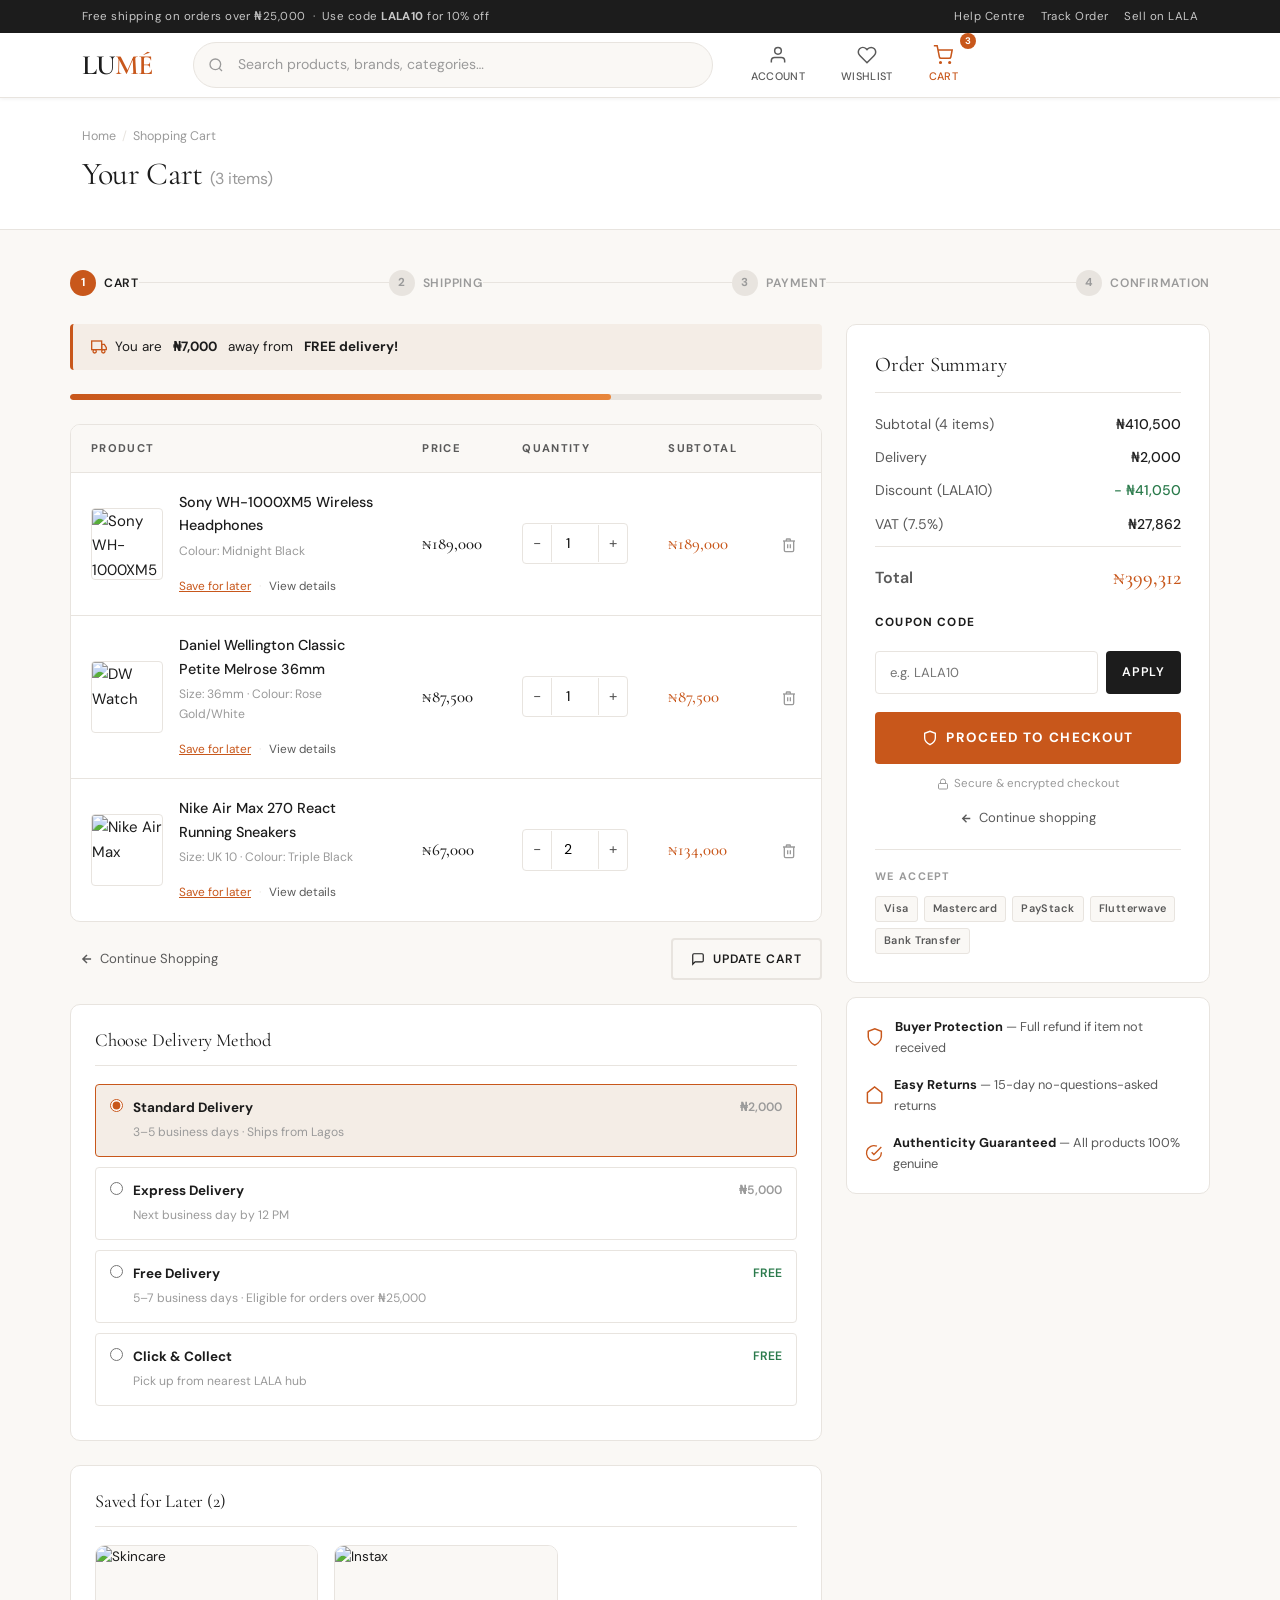
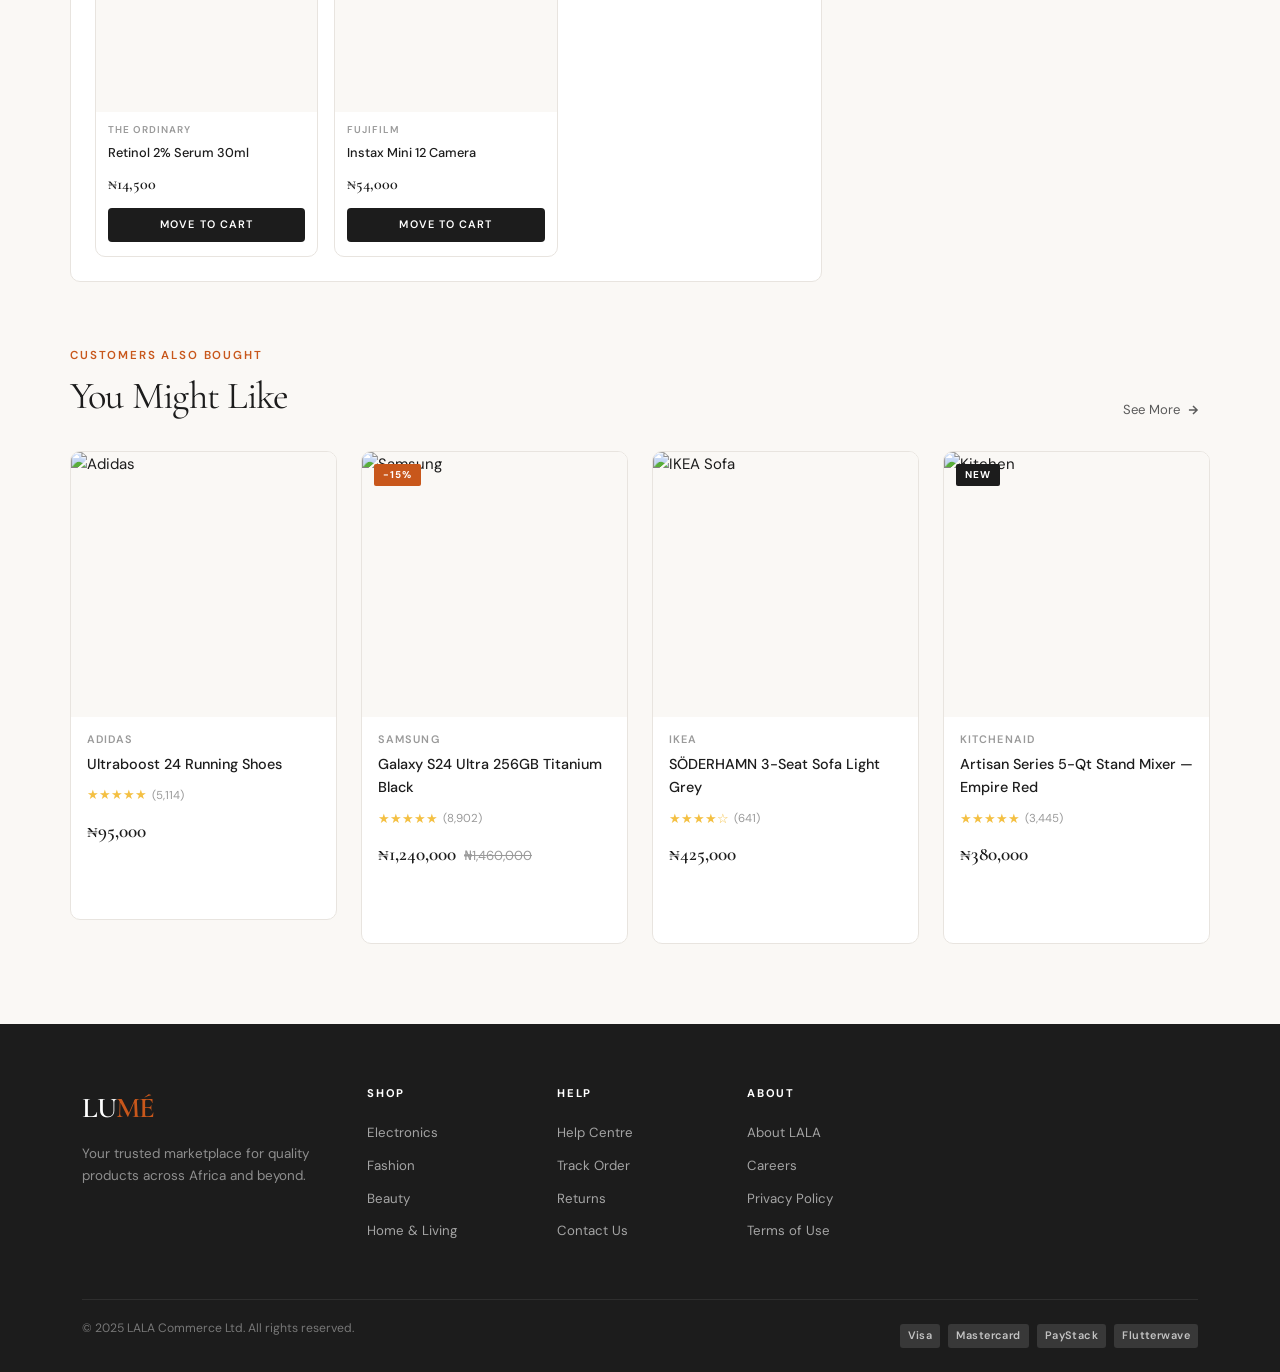
==== commit f5c40918: "Changed storefront name to LALA in all documents" ====
--- a/cart.html
+++ b/cart.html
@@ -3,7 +3,7 @@
 <head>
   <meta charset="UTF-8" />
   <meta name="viewport" content="width=device-width, initial-scale=1.0" />
-  <title>My Cart — LUMÉ</title>
+  <title>My Cart — LALA</title>
   <link rel="stylesheet" href="https://cdn.jsdelivr.net/npm/bootstrap@5.3.2/dist/css/bootstrap.min.css" />
   <link rel="stylesheet" href="style.css" />
 
@@ -49,11 +49,11 @@
   <div class="top-bar">
     <div class="container">
       <div class="d-flex justify-content-between align-items-center">
-        <span>Free shipping on orders over ₦25,000 &nbsp;·&nbsp; Use code <strong>LUMÉ10</strong> for 10% off</span>
+        <span>Free shipping on orders over ₦25,000 &nbsp;·&nbsp; Use code <strong>LALA10</strong> for 10% off</span>
         <div class="d-flex gap-3">
           <a href="#">Help Centre</a>
           <a href="#">Track Order</a>
-          <a href="#">Sell on LUMÉ</a>
+          <a href="#">Sell on LALA</a>
         </div>
       </div>
     </div>
@@ -306,7 +306,7 @@
             <input type="radio" name="delivery" />
             <div>
               <strong>Click & Collect</strong>
-              <span>Pick up from nearest LUMÉ hub</span>
+              <span>Pick up from nearest LALA hub</span>
             </div>
             <span class="delivery-price" style="color:var(--success)">FREE</span>
           </label>
@@ -360,7 +360,7 @@
             <span class="value">₦2,000</span>
           </div>
           <div class="summary-row">
-            <span class="label">Discount (LUMÉ10)</span>
+            <span class="label">Discount (LALA10)</span>
             <span class="value" style="color:var(--success)">− ₦41,050</span>
           </div>
           <div class="summary-row">
@@ -375,7 +375,7 @@
           <!-- Coupon -->
           <p style="font-size:.74rem;font-weight:700;letter-spacing:.1em;text-transform:uppercase;color:var(--charcoal);margin-top:18px;margin-bottom:8px">Coupon Code</p>
           <div class="coupon-row">
-            <input type="text" id="coupon-toggle" class="coupon-input" placeholder="e.g. LUMÉ10" required minlength="3" />
+            <input type="text" id="coupon-toggle" class="coupon-input" placeholder="e.g. LALA10" required minlength="3" />
             <button class="coupon-btn">Apply</button>
           </div>
           <div id="coupon-applied" style="align-items:center;gap:6px;font-size:.8rem;color:var(--success);font-weight:500;margin-bottom:4px">
@@ -541,7 +541,7 @@
         <div class="col-6 col-md-2">
           <p class="footer-heading">About</p>
           <ul class="footer-links">
-            <li><a href="#">About LUMÉ</a></li>
+            <li><a href="#">About LALA</a></li>
             <li><a href="#">Careers</a></li>
             <li><a href="#">Privacy Policy</a></li>
             <li><a href="#">Terms of Use</a></li>
@@ -549,7 +549,7 @@
         </div>
       </div>
       <div class="footer-bottom">
-        <p>&copy; 2025 LUMÉ Commerce Ltd. All rights reserved.</p>
+        <p>&copy; 2025 LALA Commerce Ltd. All rights reserved.</p>
         <div class="footer-payments">
           <span class="payment-badge">Visa</span>
           <span class="payment-badge">Mastercard</span>
--- a/style.css
+++ b/style.css
@@ -1,5 +1,5 @@
 /* =========================================
-   LUMÉ — Elegant E-Commerce Stylesheet
+   LALA — Elegant E-Commerce Stylesheet
    ========================================= */
 
 @import url('https://fonts.googleapis.com/css2?family=Cormorant+Garamond:wght@300;400;500;600&family=DM+Sans:wght@300;400;500;600&display=swap');
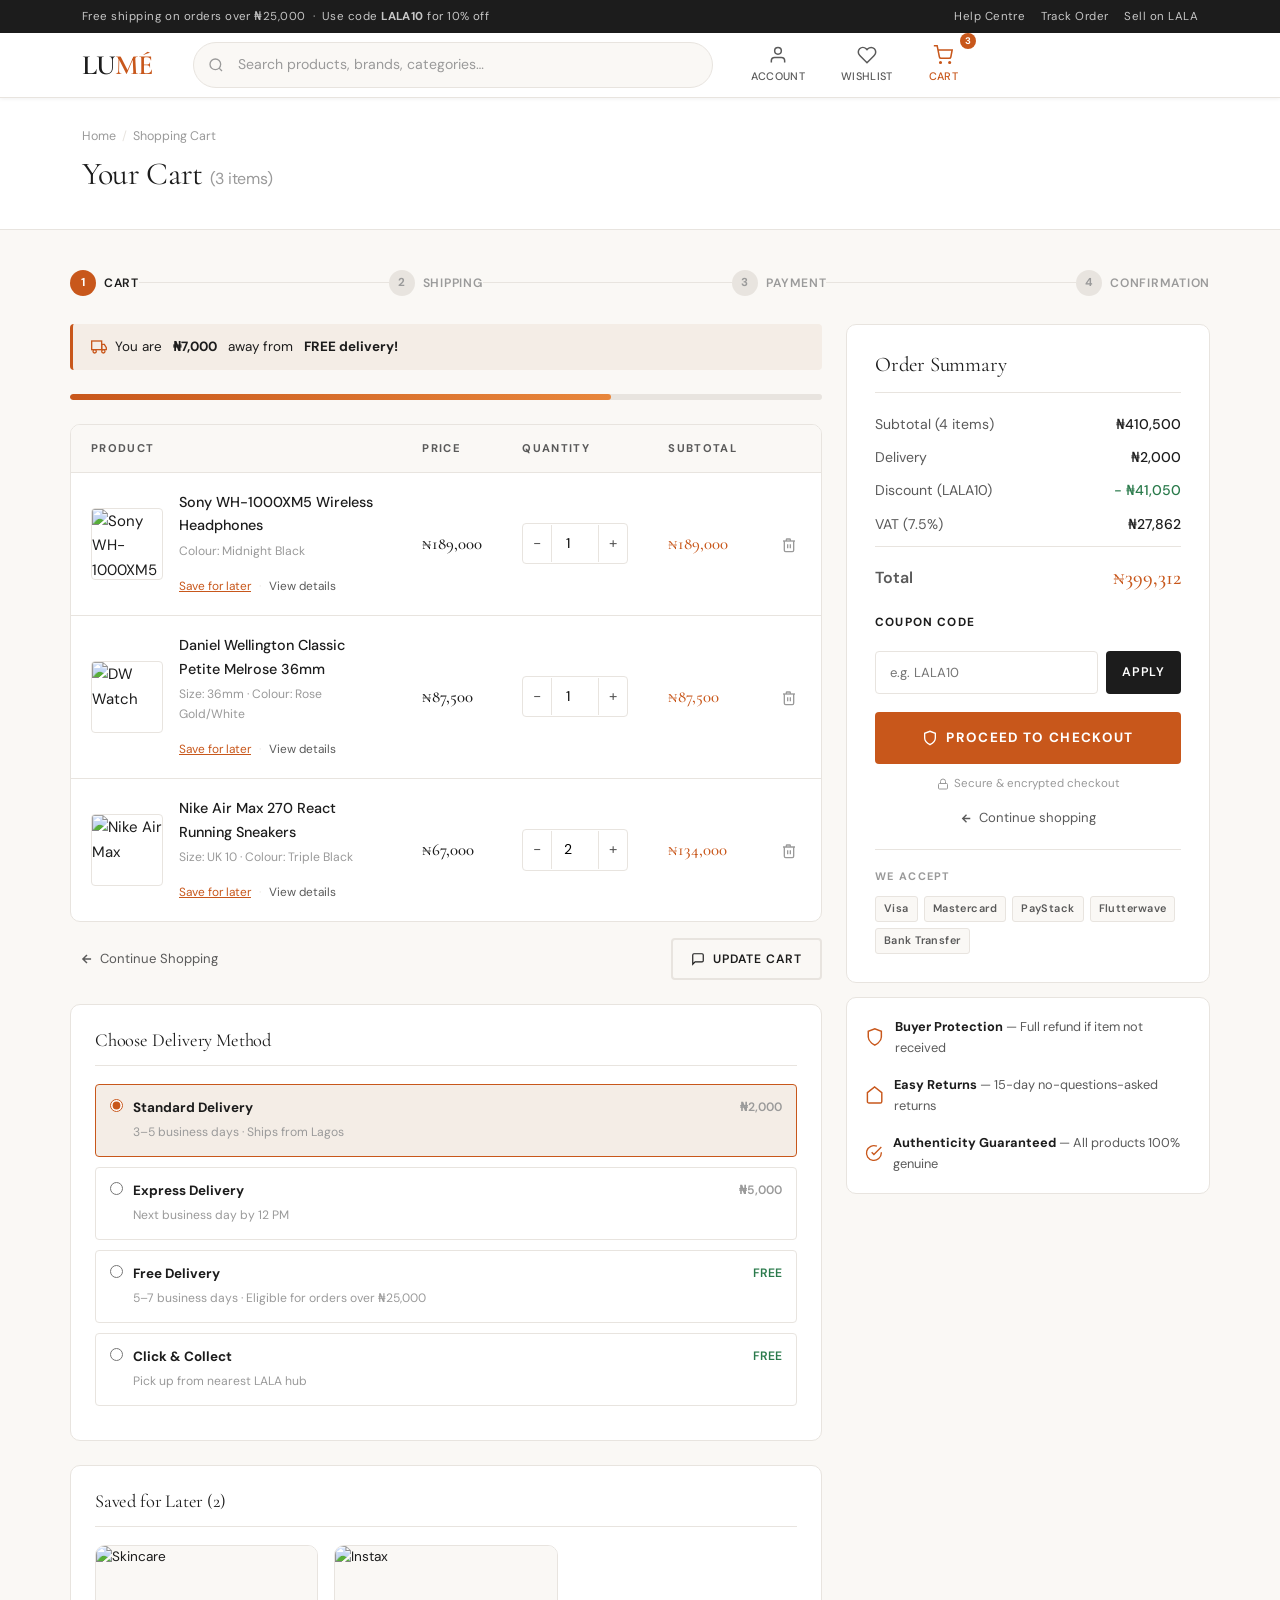
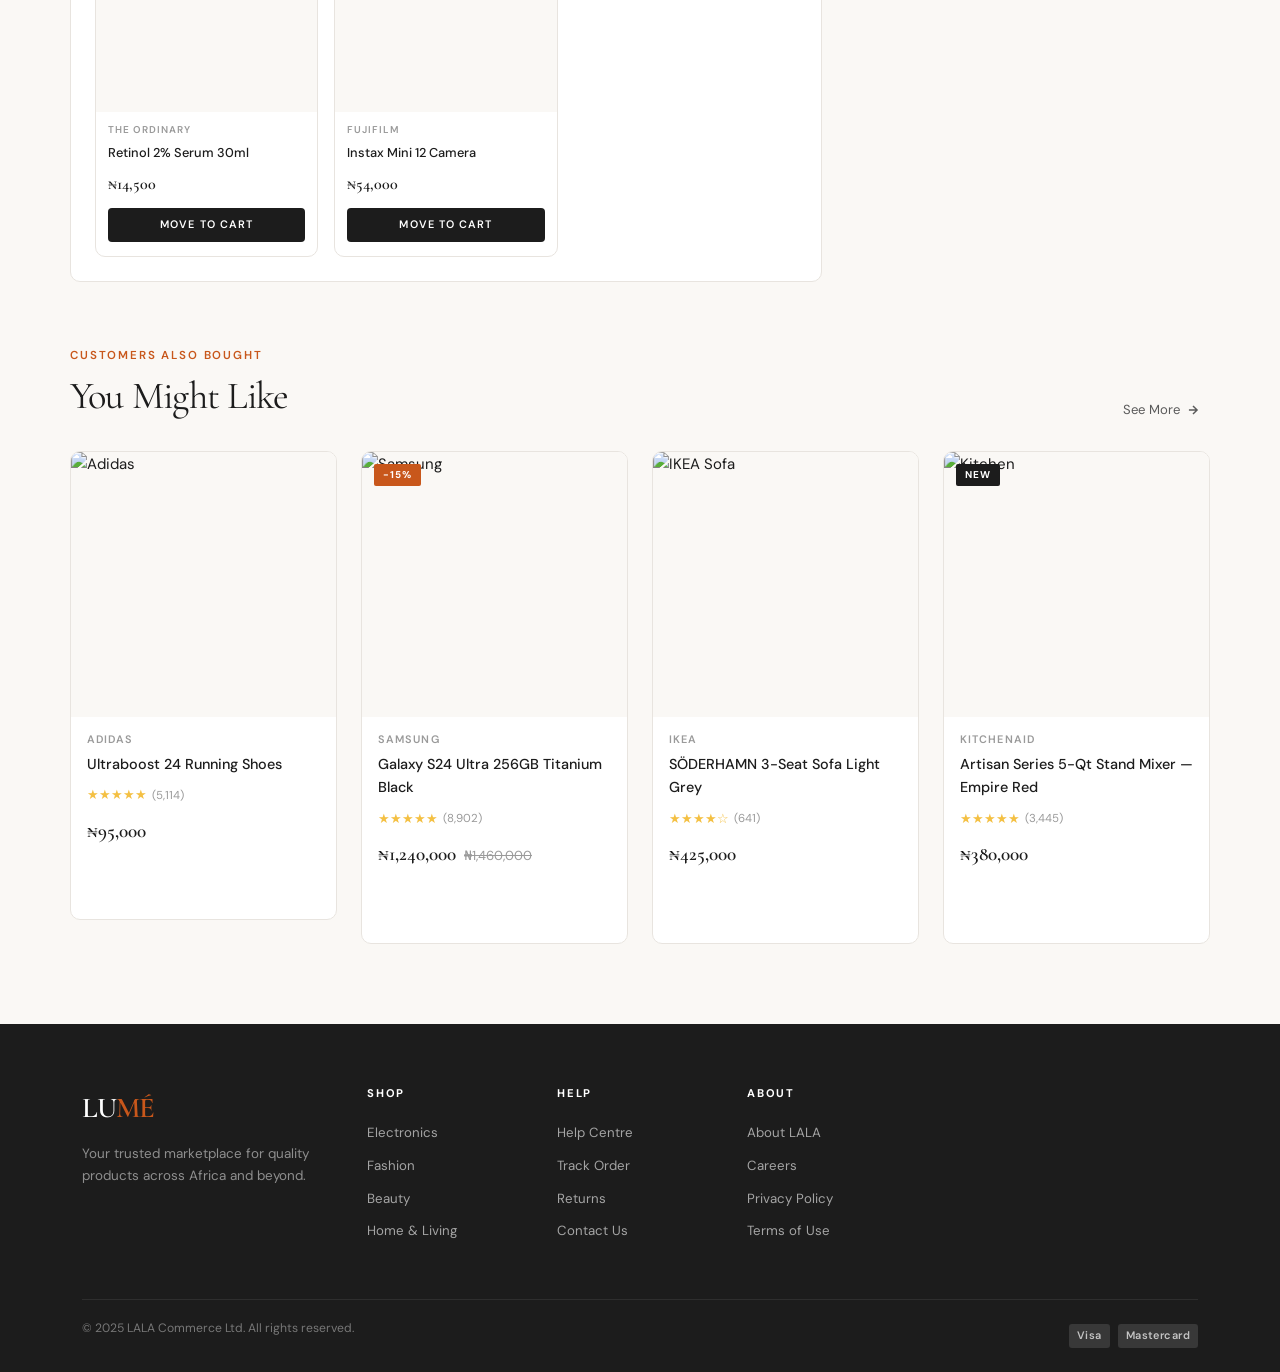
==== commit 5bafd8e4: "Modified footer to remove PayStack and Flutterwave payment badges." ====
--- a/cart.html
+++ b/cart.html
@@ -553,8 +553,6 @@
         <div class="footer-payments">
           <span class="payment-badge">Visa</span>
           <span class="payment-badge">Mastercard</span>
-          <span class="payment-badge">PayStack</span>
-          <span class="payment-badge">Flutterwave</span>
         </div>
       </div>
     </div>
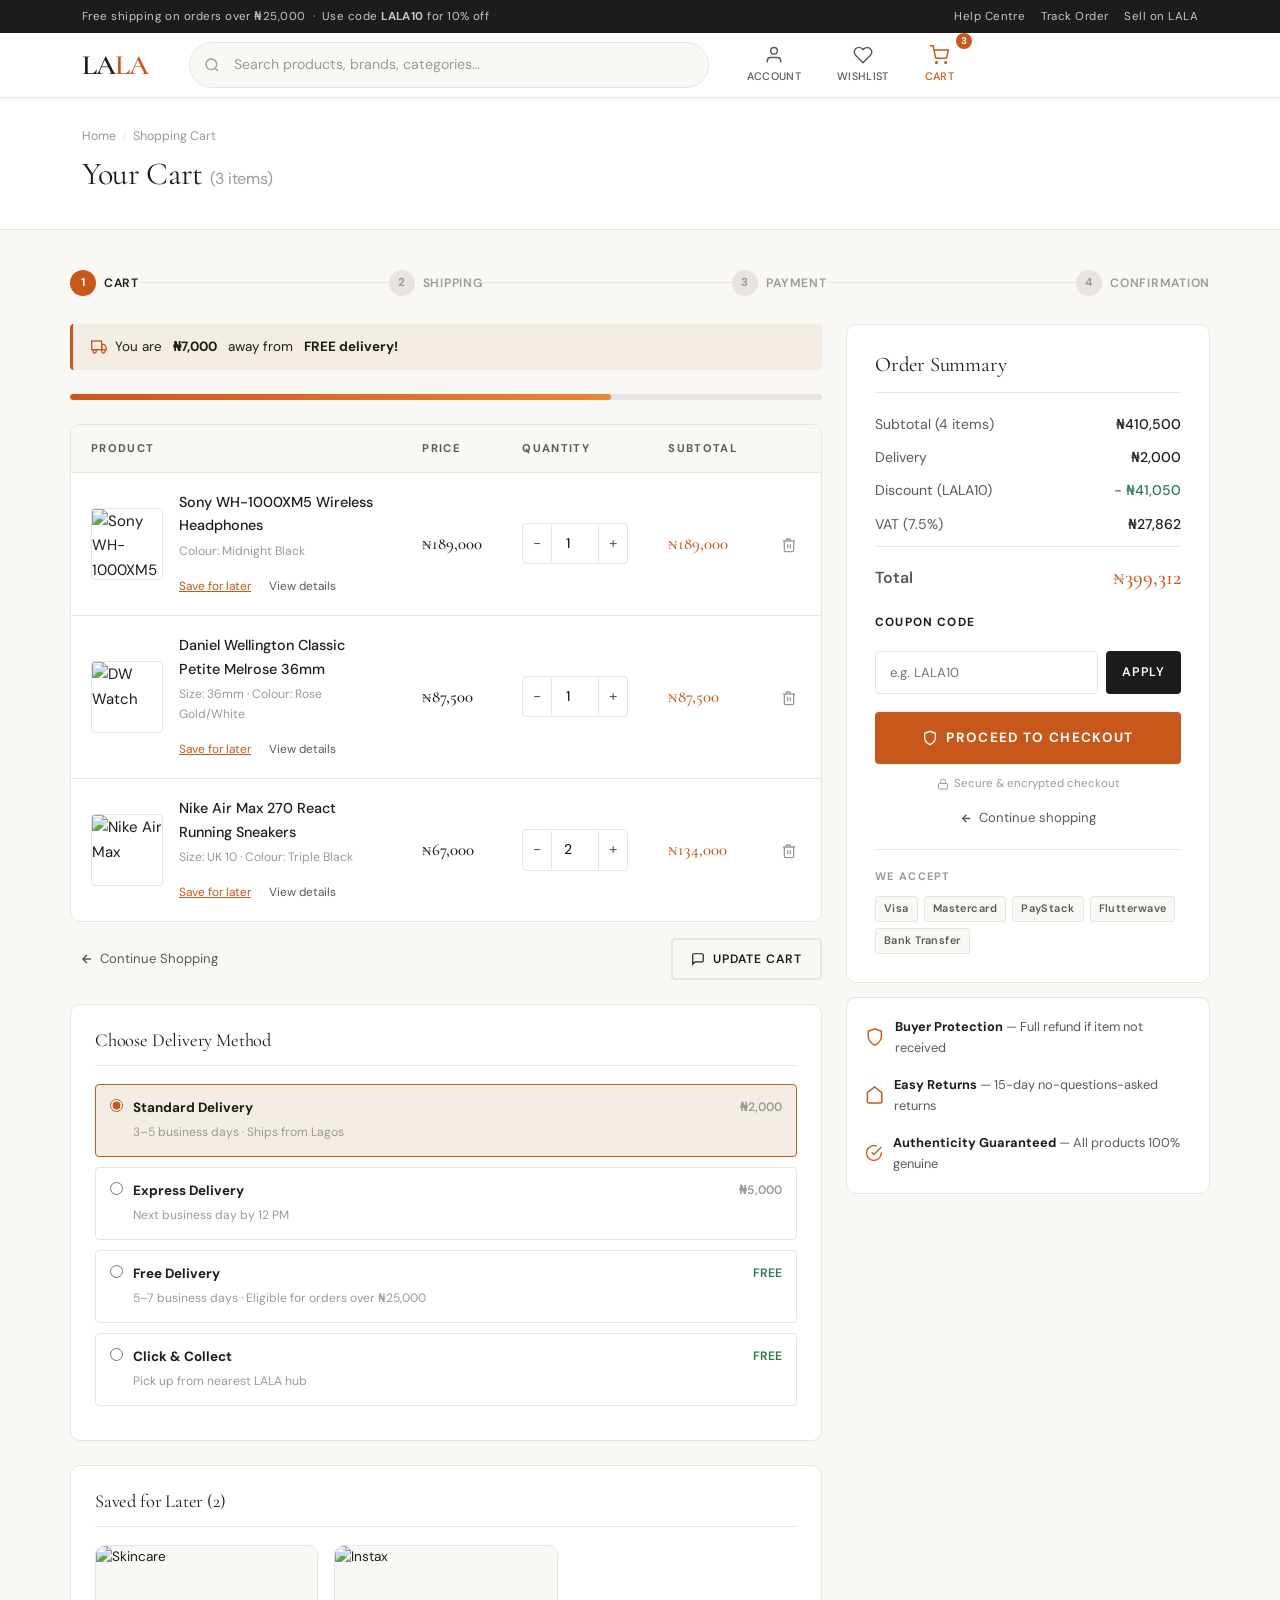
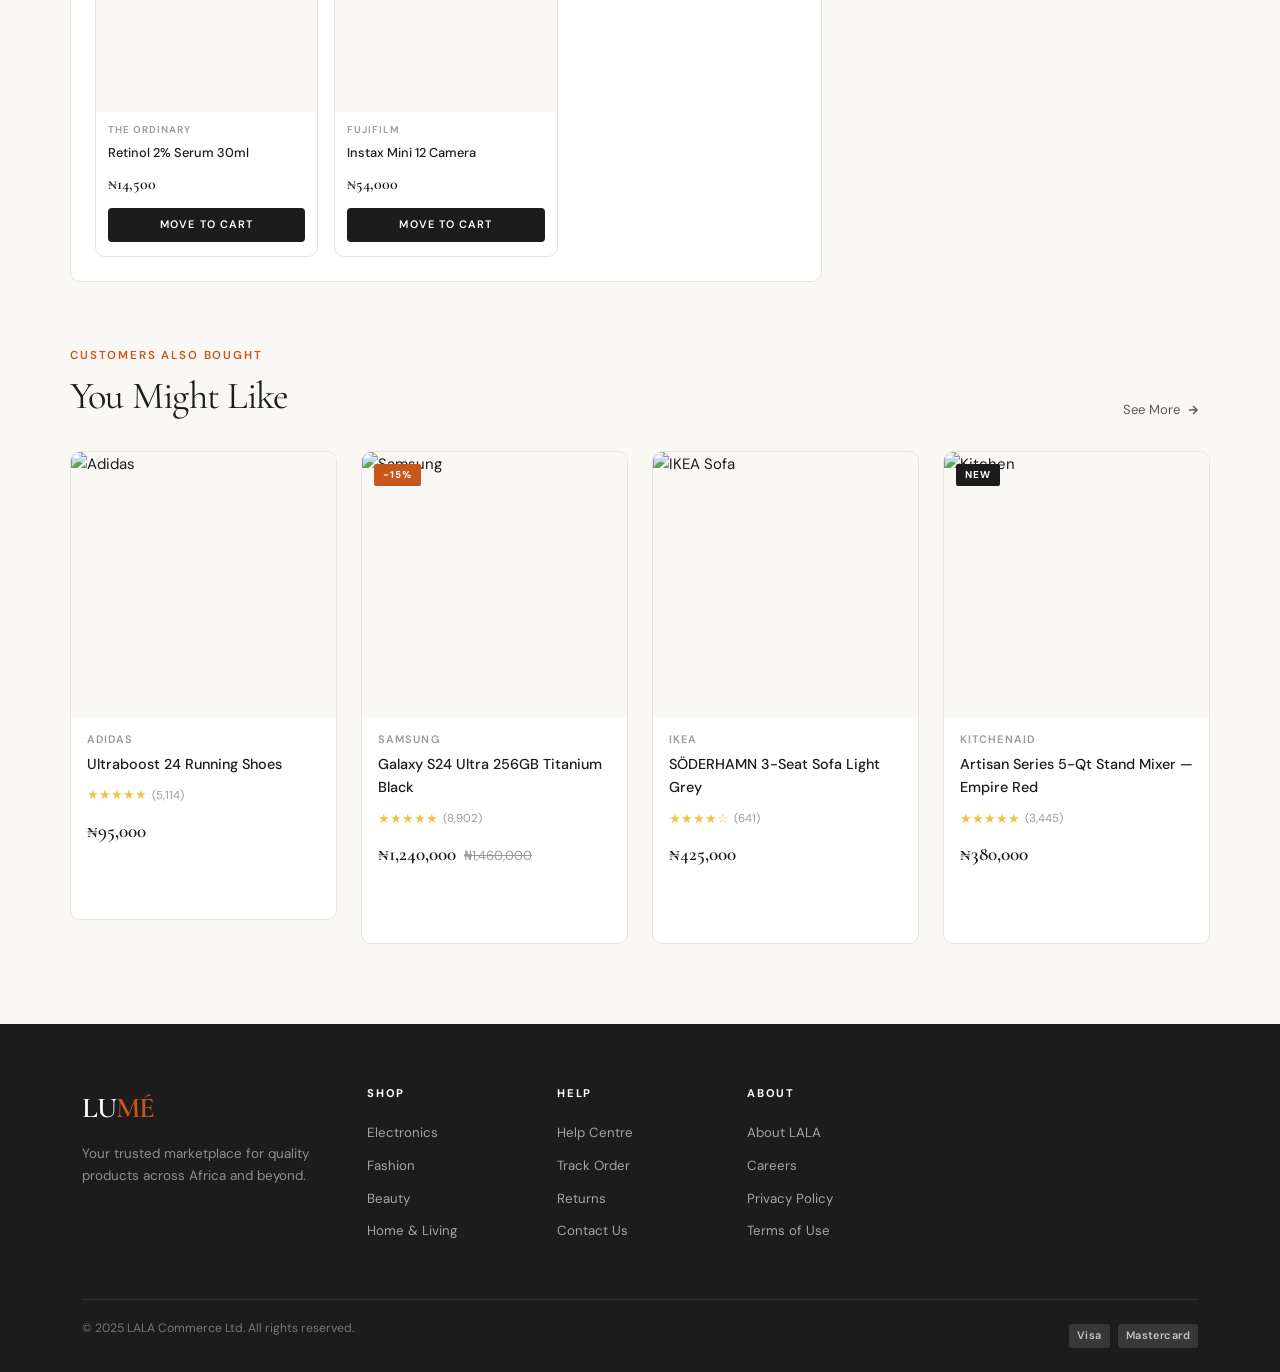
==== commit 60fc9408: "fixed header" ====
--- a/cart.html
+++ b/cart.html
@@ -63,7 +63,7 @@
   <nav class="navbar">
     <div class="container">
       <div class="navbar-inner w-100">
-        <a href="index.html" class="navbar-brand">LU<span>MÉ</span></a>
+        <a href="index.html" class="navbar-brand">LA<span>LA</span></a>
         <div class="search-wrap">
           <svg class="search-icon" width="16" height="16" viewBox="0 0 24 24" fill="none" stroke="currentColor" stroke-width="2"><circle cx="11" cy="11" r="8"/><path d="m21 21-4.35-4.35"/></svg>
           <input type="search" placeholder="Search products, brands, categories…" />
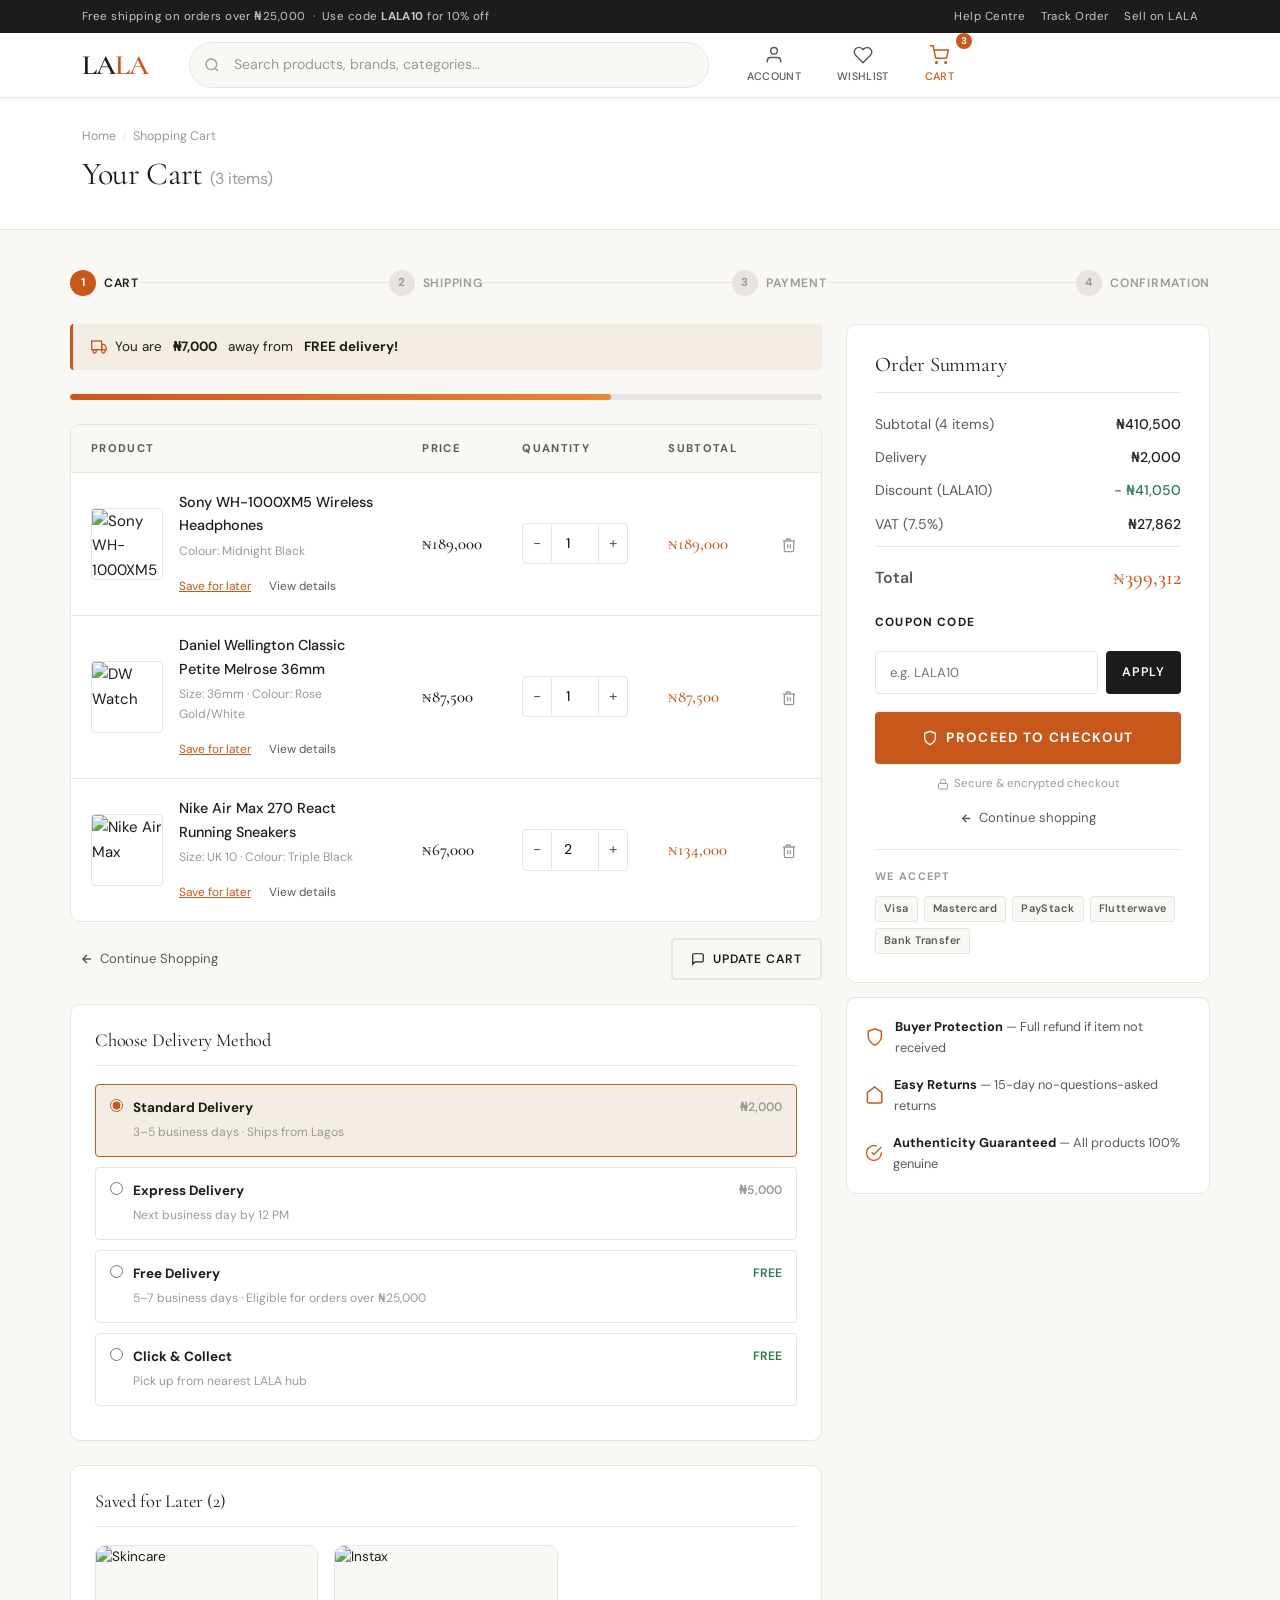
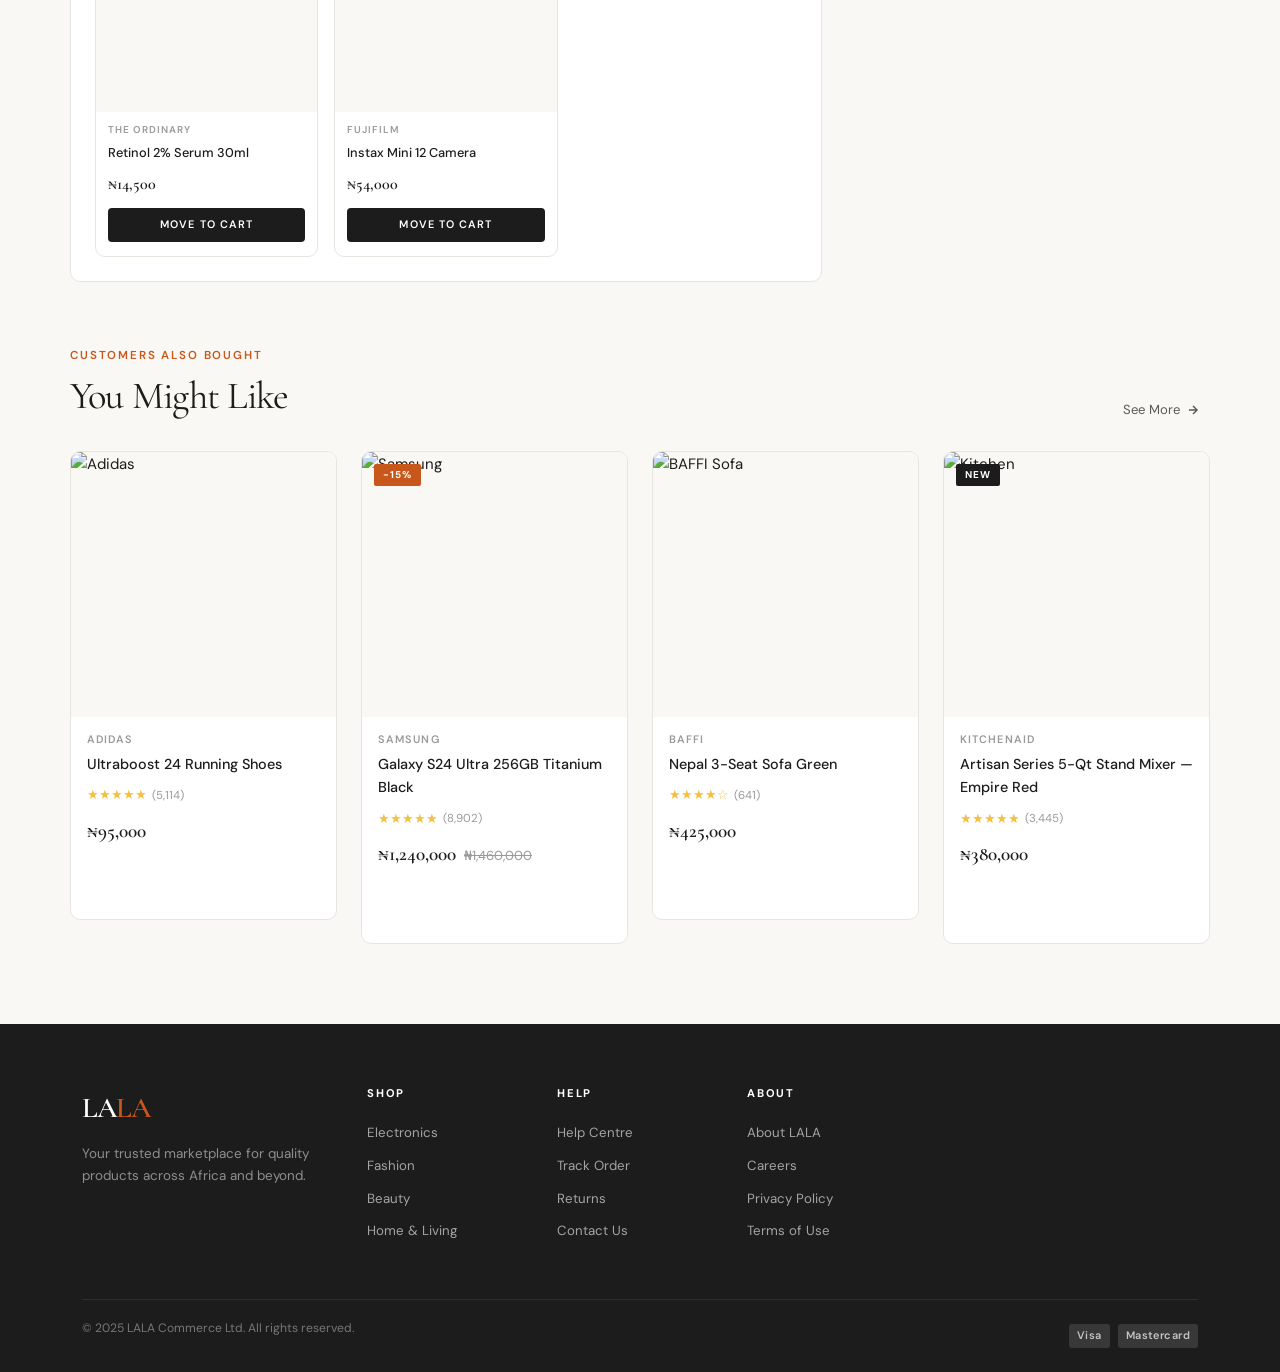
==== commit d4a99e01: "--" ====
--- a/cart.html
+++ b/cart.html
@@ -480,12 +480,12 @@
         <div class="col-6 col-md-3">
           <div class="product-card">
             <div class="product-img-wrap">
-              <img src="https://images.unsplash.com/photo-1555041469-a586c61ea9bc?w=320&q=75" alt="IKEA Sofa" />
+              <img src="https://images.unsplash.com/photo-1555041469-a586c61ea9bc?w=320&q=75" alt="BAFFI Sofa" />
               <a href="#" class="wishlist-btn"><svg width="16" height="16" viewBox="0 0 24 24" fill="none" stroke="currentColor" stroke-width="2"><path d="M20.84 4.61a5.5 5.5 0 0 0-7.78 0L12 5.67l-1.06-1.06a5.5 5.5 0 0 0-7.78 7.78l1.06 1.06L12 21.23l7.78-7.78 1.06-1.06a5.5 5.5 0 0 0 0-7.78z"/></svg></a>
             </div>
             <div class="product-info">
-              <p class="product-brand">IKEA</p>
-              <p class="product-name">SÖDERHAMN 3-Seat Sofa Light Grey</p>
+              <p class="product-brand">BAFFI</p>
+              <p class="product-name">Nepal 3-Seat Sofa Green</p>
               <div class="product-rating"><div class="stars">★★★★☆</div><span class="rating-count">(641)</span></div>
               <div class="product-price"><span class="price-current">₦425,000</span></div>
               <a href="product-detail.html" class="product-card-btn">View Product</a>
@@ -517,7 +517,7 @@
     <div class="container">
       <div class="row g-4">
         <div class="col-12 col-md-4 col-lg-3">
-          <div class="footer-brand">LU<span>MÉ</span></div>
+          <div class="footer-brand">LA<span>LA</span></div>
           <p class="footer-tagline">Your trusted marketplace for quality products across Africa and beyond.</p>
         </div>
         <div class="col-6 col-md-2">
